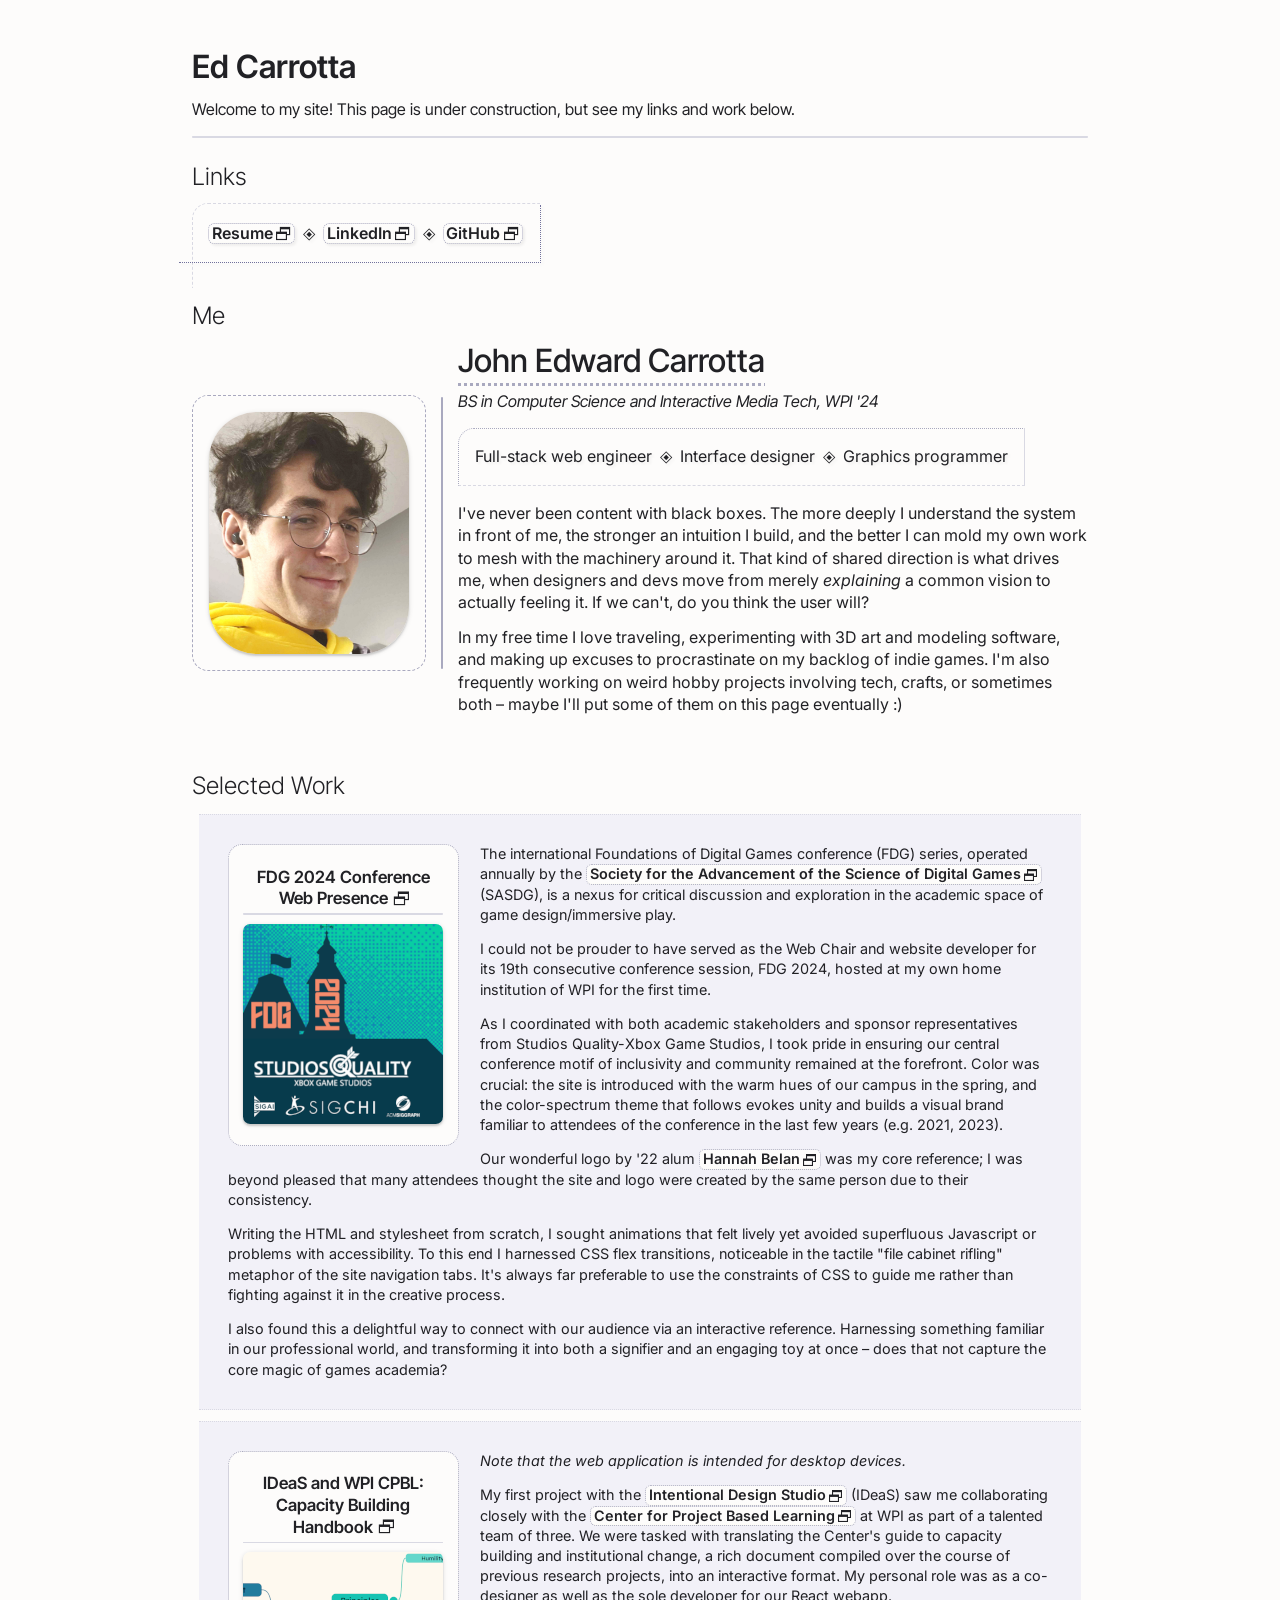
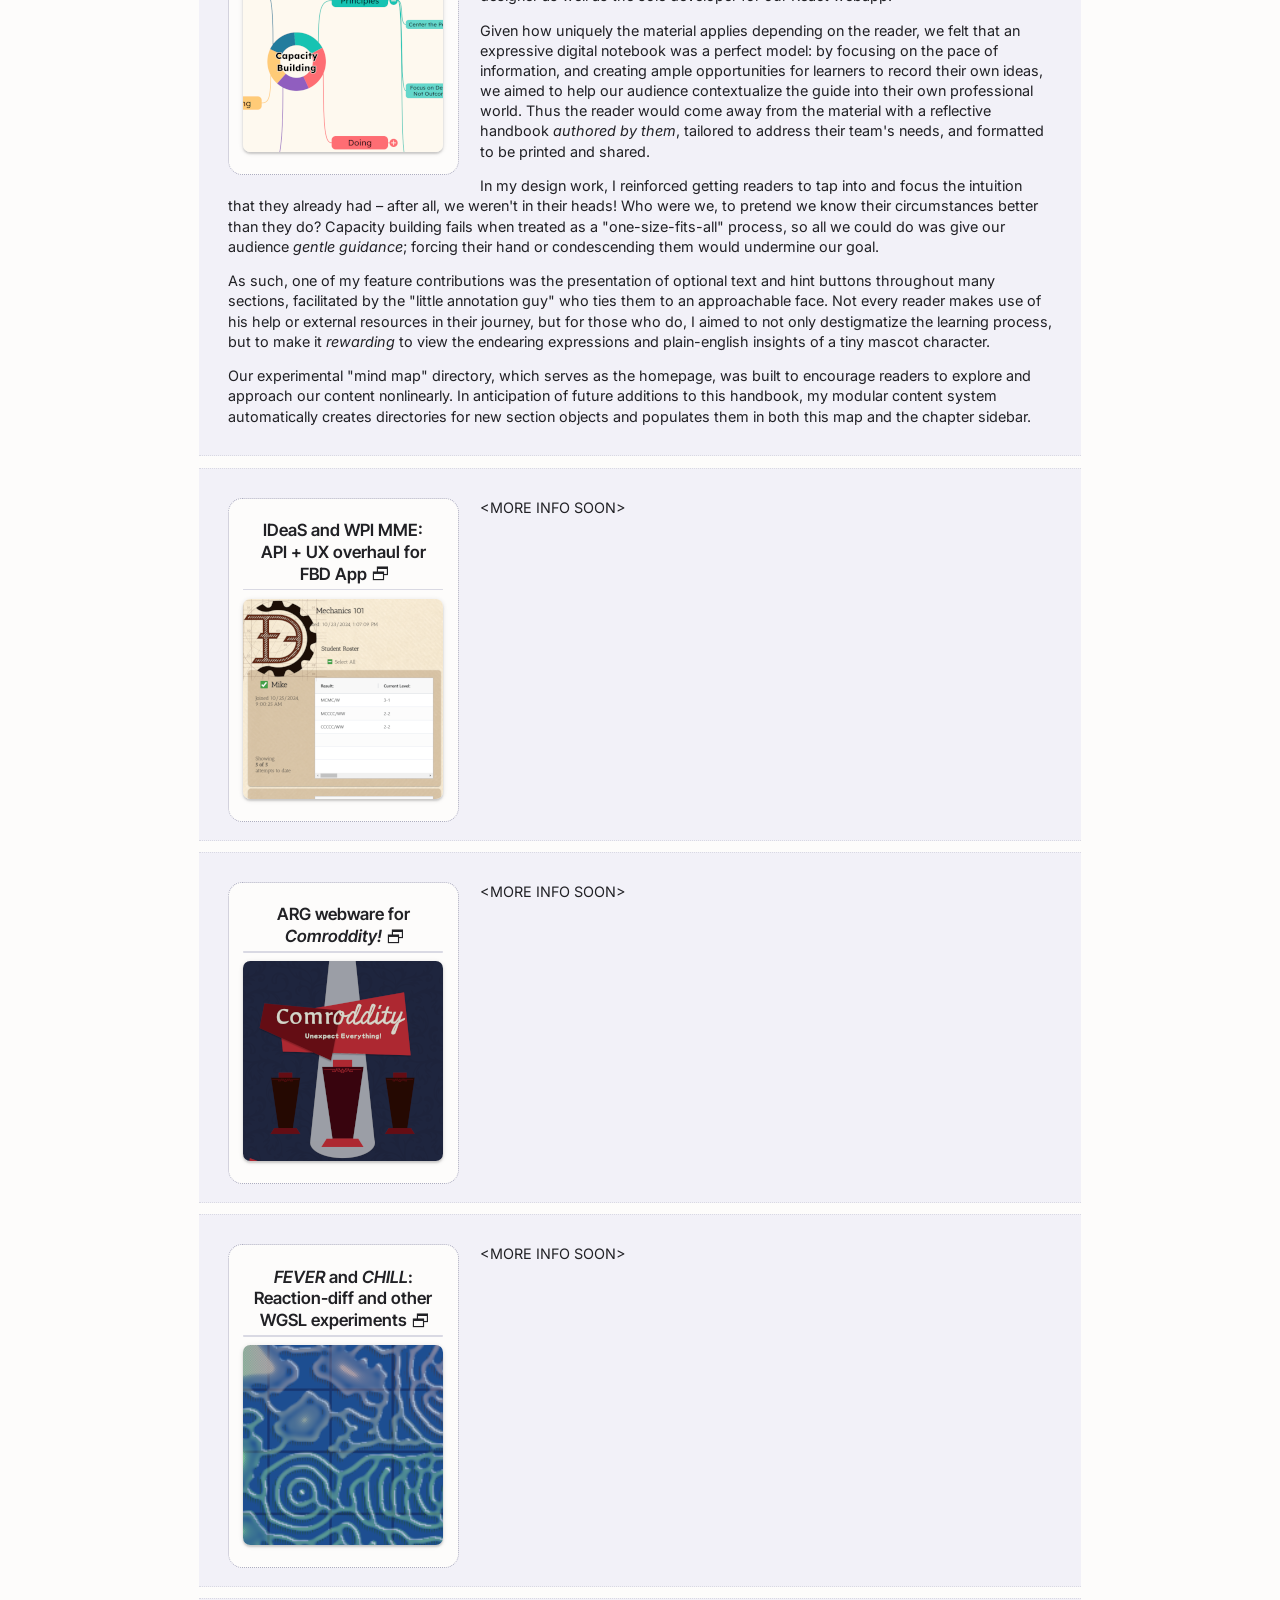
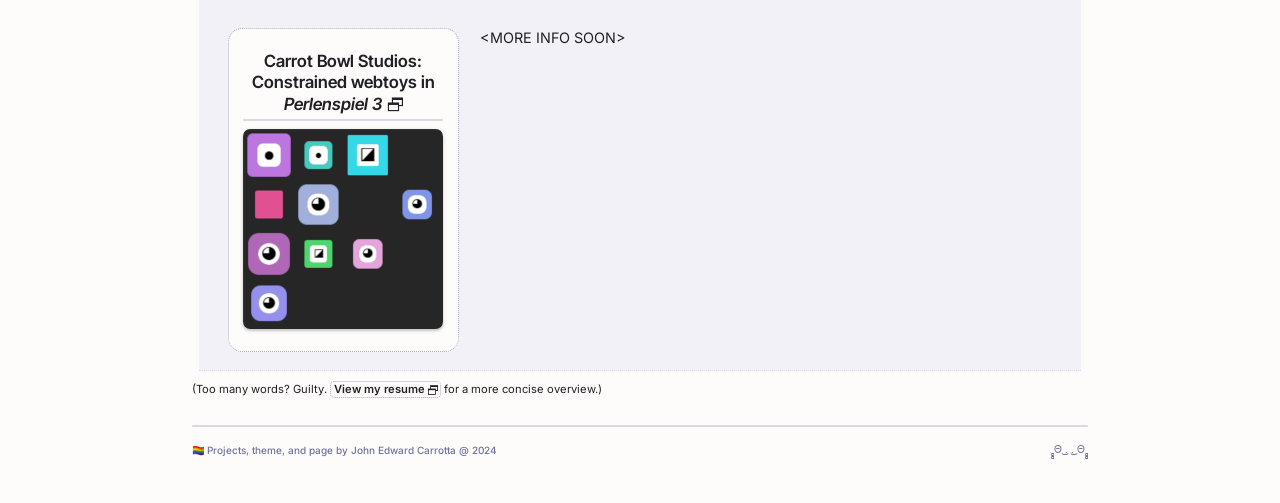
==== index.html @ 79104058 "Update index.html" ====
<!doctype html>
<html class="no-js" lang="">

<head>
  <meta charset="utf-8">
  <meta name="viewport" content="width=device-width, initial-scale=1">
  <title>Ed Carrotta</title>

  <link rel="stylesheet" href="css/style.css">
  <link rel="stylesheet" href="css/pointbeingV1.css">

  <meta name="description" content="">

  <meta property="og:title" content="">
  <meta property="og:type" content="">
  <meta property="og:url" content="">
  <meta property="og:image" content="">
  <meta property="og:image:alt" content="">

  <link rel="icon" href="/favicon.ico" sizes="any">
  <!-- <link rel="icon" href="/icon.svg" type="image/svg+xml"> -->
  <link rel="apple-touch-icon" href="icon.png">

  <!-- <link rel="manifest" href="site.webmanifest"> -->
  <meta name="theme-color" content="#fafafa">
</head>

<body>
  <div class="pb-head">
    <h1>Ed Carrotta</h1>
    Welcome to my site! This page is under construction, but see my links and work below.
    <hr>
  </div>

  <div class="pb-content">
    <h2>Links</h2>
    <ul class="notes-inline framed">
      <li>
        <a href="RESUME.pdf" target="_blank" rel="noreferrer">Resume</a>
      </li>
      <li>
        <a href="https://www.linkedin.com/in/pointbeing/" target="_blank" rel="noreferrer">LinkedIn</a>
      </li>
      <li>
        <a href="https://github.com/datapointbeing" target="_blank" rel="noreferrer">GitHub</a>
      </li>
    </ul>

    <h2>Me</h2>
    <div class="about-block">
      <div class="border-wrap dashed-border">
        <img class="portrait" src="img/jec.jpg" alt="Ed Carrotta" width="200px">
      </div>
      <div class="partition view-only desktop"></div>
      <div>
        <p>
          <strong>John Edward Carrotta</strong>
          <span>BS in Computer Science and Interactive Media Tech, WPI '24</span>
        </p>
        <ul class="notes-inline soft-border">
          <li>
            <span>Full-stack web engineer</span>
          </li>
          <li>
            <span>Interface designer</span>
          </li>
          <li>
            <span>Graphics programmer</span>
          </li>
        </ul>
        <p>
          I've never been content with black boxes. The more deeply I understand the system in front of me, the stronger an intuition
          I build, and the better I can mold my own work to mesh with the machinery around it. That kind of shared direction
          is what drives me, when designers and devs move from merely <i>explaining</i> a common vision to actually
          feeling it.
          If we can't, do you think the user will?
        </p>
        <p>
          In my free time I love traveling, experimenting with 3D art and modeling software, and making up excuses to procrastinate
          on my backlog of indie games. I'm also frequently working on weird hobby projects involving tech, crafts, or sometimes
          both – maybe I'll put some of them on this page eventually :)
        </p>
      </div>
    </div>

    <h2>Selected Work</h2>

    <div id="fdg24" class="project-block">
      <a href="https://fdg2024.org/" target="_blank" rel="noreferrer">
        <h3>FDG 2024 Conference Web Presence</h3>
        <hr>
        <img src="img/thumb/fdg24.png" alt="Foundations of Digital Games 2024">
      </a>

      <p>
        The international Foundations of Digital Games conference (FDG) series, operated annually by the
        <a class="width-kept" href="https://sasdg.org/" target="_blank" rel="noreferrer"><span>Society for the Advancement of the Science of Digital Games</span></a>
        (SASDG), is a nexus for critical discussion and exploration in the academic space of game design/immersive play.
      </p>
      <p>
        I could not be prouder to have served as the Web Chair and website developer for its 19th consecutive conference
        session, FDG 2024, hosted at my own home institution of WPI for the first time.
      </p>
      <p>
        As I coordinated with both academic stakeholders and sponsor representatives from Studios
        Quality-Xbox Game Studios, I took pride in ensuring our central conference motif of inclusivity
        and community remained at the forefront. Color was crucial: the site is introduced with the warm hues
        of our campus in the spring, and the color-spectrum theme that follows evokes unity
        and builds a visual brand familiar to attendees of the conference in the last few years (e.g. 2021, 2023).
      </p>
      <p>
        Our wonderful logo by '22 alum <a href="https://shiiba.co/" target="_blank" rel="noreferrer"><span>Hannah Belan</span></a>
        was my core reference; I was beyond pleased that many attendees thought the site and logo were created by the
        same person due to their consistency.
      </p>
      <p>
        Writing the HTML and stylesheet from scratch, I sought animations that felt lively
        yet avoided superfluous Javascript or problems with accessibility.
        To this end I harnessed CSS flex transitions, noticeable in the tactile "file cabinet rifling"
        metaphor of the site navigation tabs. It's always far preferable to use the constraints of CSS to guide me
        rather than fighting against it in the creative process.
      </p>
      <p>
        I also found this a delightful way to connect with our audience via an interactive reference. Harnessing something
        familiar in our professional world, and transforming it into both a signifier and an engaging toy at once – does that not
        capture the core magic of games academia?
      </p>
    </div>

    <div id="cpblguide" class="project-block">
      <a href="https://cpblguide.wpi.edu/" target="_blank" rel="noreferrer">
        <h3>IDeaS and WPI CPBL: Capacity Building Handbook</h3>
        <hr>
        <img src="img/thumb/cpbl.png" alt="Capacity Building Handbook">
      </a>

      <div>
        <p>
          <i>Note that the web application is intended for desktop devices.</i>
        </p>
        <p>
          My first project with the <a class="width-kept" href="https://ids.wpi.edu/" target="_blank" rel="noreferrer"><span>Intentional Design Studio</span></a>
          (IDeaS) saw me collaborating closely with the <a class="width-kept" href="https://wp.wpi.edu/projectbasedlearning/" target="_blank" rel="noreferrer"><span>Center for Project Based Learning</span></a>
          at WPI as part of a talented team of three. We were tasked with translating the Center's guide to capacity
          building and institutional change, a rich document compiled over the course of previous research projects, into an
          interactive format. My personal role was as a co-designer as well as the sole developer for our React webapp.
        </p>
        <p>
          Given how uniquely the material applies depending on the reader, we felt
          that an expressive digital notebook was a perfect model: by focusing on the pace of information, and creating
          ample opportunities for learners to record their own ideas, we aimed to help our audience contextualize
          the guide into their own professional world. Thus the reader would come away from the material with a reflective
          handbook <i>authored by them</i>, tailored to address their team's needs, and formatted to be printed
          and shared.
        </p>
        <p>
          In my design work, I reinforced getting readers to tap into and focus the intuition
          that they already had – after all, we weren't in their heads! Who were we, to pretend we know their circumstances
          better than they do? Capacity building fails when treated as a "one-size-fits-all" process, so all we could
          do was give our audience <i>gentle guidance</i>; forcing their hand or condescending them would undermine our goal.
        </p>
        <p>
          As such, one of my feature contributions was the presentation of optional text and hint buttons
          throughout many sections, facilitated by the "little annotation guy" who ties them to an approachable face.
          Not every reader makes use of his help or external resources in their journey, but for those who do, I aimed to not only
          destigmatize the learning process, but to make it <i>rewarding</i> to view the endearing expressions
          and plain-english insights of a tiny mascot character.
        </p>
        <p>
          Our experimental "mind map" directory, which serves as the homepage, was built to encourage
          readers to explore and approach our content nonlinearly.
          In anticipation of future additions to this handbook, my modular content system automatically
          creates directories for new section objects and populates them in both this map and the chapter sidebar.
        </p>
      </div>
    </div>

    <div id="fbdapp" class="project-block">
      <a href="https://fbdapp.wpi.edu/" target="_blank" rel="noreferrer">
        <h3>IDeaS and WPI MME: API + UX overhaul for FBD App</h3>
        <hr>
        <img src="img/thumb/fbd.png" alt="FBD App">
      </a>

      <div>
        <p>&ltMORE INFO SOON&gt</p>
      </div>
    </div>

    <div id="comroddity" class="project-block">
      <a href="https://comroddity.wpi.edu/" target="_blank" rel="noreferrer">
        <h3>ARG webware for <i>Comroddity!</i></h3>
        <hr>
        <img src="img/thumb/comroddity.png" alt="Comroddity: Unexpect Everything!">
      </a>

      <div>
        <p>&ltMORE INFO SOON&gt</p>
      </div>
    </div>

    <div id="feverchill" class="project-block">
      <a href="/JEC-IMGD4099-FINAL/" target="_blank" rel="noreferrer">
        <h3><i>FEVER</i> and <i>CHILL</i>: Reaction-diff and other WGSL experiments</h3>
        <hr>
        <img src="img/thumb/rxndiff.png" alt="CHILL Reaction Diffusion">
      </a>

      <div>
        <p>&ltMORE INFO SOON&gt</p>
      </div>
    </div>

    <div id="carrotbowl" class="project-block">
      <a href="/Carrot-Bowl-Studios/" target="_blank" rel="noreferrer">
        <h3>Carrot Bowl Studios: Constrained webtoys in <i>Perlenspiel 3</i></h3>
        <hr>
        <img src="img/thumb/ps3.png" alt="Carrot Bowl Studios -- Perlenspiel Samples">
      </a>

      <div>
        <p>&ltMORE INFO SOON&gt</p>
      </div>
    </div>

    <p style="font-size: 0.7em">
      <span style="display: inline-block">(Too many words? Guilty.</span>
      <span style="display: inline-block">
        <a href="RESUME.pdf" target="_blank" rel="noreferrer">View my resume</a> for a more concise overview.)
      </span>
    </p>

  </div>

  <div class="pb-foot">
    <hr>
    <div>
      <span style="flex: 4"><span class="sym">🏳️‍🌈</span> Projects, theme, and page by John Edward Carrotta @ 2024</span>
      <span style="flex: 1" class="kero"><span class="dimple"></span><span>Θ &#x035C;. .&#x035C; Θ</span><span class="dimple"></span></span>
    </div>
  </div>

  <script src="js/app.js"></script>

</body>

</html>
---- css/style.css ----
/*! HTML5 Boilerplate v9.0.1 | MIT License | https://html5boilerplate.com/ */

/* main.css 3.0.0 | MIT License | https://github.com/h5bp/main.css#readme */
/*
 * What follows is the result of much research on cross-browser styling.
 * Credit left inline and big thanks to Nicolas Gallagher, Jonathan Neal,
 * Kroc Camen, and the H5BP dev community and team.
 */

/* ==========================================================================
   Base styles: opinionated defaults
   ========================================================================== */

html {
  color: #222;
  font-size: 1em;
  line-height: 1.4;
}

/*
 * Remove text-shadow in selection highlight:
 * https://twitter.com/miketaylr/status/12228805301
 *
 * Customize the background color to match your design.
 */

::-moz-selection {
  background: #b3d4fc;
  text-shadow: none;
}

::selection {
  background: #b3d4fc;
  text-shadow: none;
}

/*
 * A better looking default horizontal rule
 */

hr {
  display: block;
  height: 1px;
  border: 0;
  border-top: 1px solid #ccc;
  margin: 1em 0;
  padding: 0;
}

/*
 * Remove the gap between audio, canvas, iframes,
 * images, videos and the bottom of their containers:
 * https://github.com/h5bp/html5-boilerplate/issues/440
 */

audio,
canvas,
iframe,
img,
svg,
video {
  vertical-align: middle;
}

/*
 * Remove default fieldset styles.
 */

fieldset {
  border: 0;
  margin: 0;
  padding: 0;
}

/*
 * Allow only vertical resizing of textareas.
 */

textarea {
  resize: vertical;
}

/* ==========================================================================
   Author's custom styles
   ========================================================================== */

/* ==========================================================================
   Helper classes
   ========================================================================== */

/*
 * Hide visually and from screen readers
 */

.hidden,
[hidden] {
  display: none !important;
}

/*
 * Hide only visually, but have it available for screen readers:
 * https://snook.ca/archives/html_and_css/hiding-content-for-accessibility
 *
 * 1. For long content, line feeds are not interpreted as spaces and small width
 *    causes content to wrap 1 word per line:
 *    https://medium.com/@jessebeach/beware-smushed-off-screen-accessible-text-5952a4c2cbfe
 */

.visually-hidden {
  border: 0;
  clip: rect(0, 0, 0, 0);
  height: 1px;
  margin: -1px;
  overflow: hidden;
  padding: 0;
  position: absolute;
  white-space: nowrap;
  width: 1px;
  /* 1 */
}

/*
 * Extends the .visually-hidden class to allow the element
 * to be focusable when navigated to via the keyboard:
 * https://www.drupal.org/node/897638
 */

.visually-hidden.focusable:active,
.visually-hidden.focusable:focus {
  clip: auto;
  height: auto;
  margin: 0;
  overflow: visible;
  position: static;
  white-space: inherit;
  width: auto;
}

/*
 * Hide visually and from screen readers, but maintain layout
 */

.invisible {
  visibility: hidden;
}

/*
 * Clearfix: contain floats
 *
 * The use of `table` rather than `block` is only necessary if using
 * `::before` to contain the top-margins of child elements.
 */

.clearfix::before,
.clearfix::after {
  content: "";
  display: table;
}

.clearfix::after {
  clear: both;
}

/* ==========================================================================
   EXAMPLE Media Queries for Responsive Design.
   These examples override the primary ('mobile first') styles.
   Modify as content requires.
   ========================================================================== */

@media only screen and (min-width: 35em) {
  /* Style adjustments for viewports that meet the condition */
}

@media print,
  (-webkit-min-device-pixel-ratio: 1.25),
  (min-resolution: 1.25dppx),
  (min-resolution: 120dpi) {
  /* Style adjustments for high resolution devices */
}

/* ==========================================================================
   Print styles.
   Inlined to avoid the additional HTTP request:
   https://www.phpied.com/delay-loading-your-print-css/
   ========================================================================== */

@media print {
  *,
  *::before,
  *::after {
    background: #fff !important;
    color: #000 !important;
    /* Black prints faster */
    box-shadow: none !important;
    text-shadow: none !important;
  }

  a,
  a:visited {
    text-decoration: underline;
  }

  a[href]::after {
    content: " (" attr(href) ")";
  }

  abbr[title]::after {
    content: " (" attr(title) ")";
  }

  /*
   * Don't show links that are fragment identifiers,
   * or use the `javascript:` pseudo protocol
   */
  a[href^="#"]::after,
  a[href^="javascript:"]::after {
    content: "";
  }

  pre {
    white-space: pre-wrap !important;
  }

  pre,
  blockquote {
    border: 1px solid #999;
    page-break-inside: avoid;
  }

  tr,
  img {
    page-break-inside: avoid;
  }

  p,
  h2,
  h3 {
    orphans: 3;
    widows: 3;
  }

  h2,
  h3 {
    page-break-after: avoid;
  }
}
---- css/pointbeingV1.css ----
@import url('https://fonts.googleapis.com/css2?family=Inter+Tight:ital,wght@0,100..900;1,100..900&family=Inter:ital,opsz,wght@0,14..32,100..900;1,14..32,100..900&display=swap');

@font-face {
  font-family: Symbola;
  src: url(../fonts/Symbola.ttf);
}

@font-face {
  font-family: FreeSans;
  src: url(../fonts/FreeFont/FreeSans.ttf);
}

@font-face {
  font-family: FreeSans;
  src: url(../fonts/FreeFont/FreeSansBold.ttf);
  font-weight: bold;
}

/*
@font-face {
  font-family: FreeMono;
  src: url(../fonts/FreeFont/FreeMono.ttf);
}
*/

:root {
  --page-whalmost: #FDFCFB;
  --reg-blalmost: #212125;
  --accent-denine: #d9d9e3;
  --accent-aynine: #a9a9bf;
  --accent-winkle: #71719C;
  --accent-noncommittal-winkle: #F2F1F8;

  --tiny-shadow: 0 2px 2px -4px rgba(0.3, 0, 0.8, 0.2), 0 2px 2px 0 rgba(0.3, 0, 0.8, 0.14), 0 1px 5px 0 rgba(0.3, 0, 0.8, 0.12);
  --droppy-shadow: drop-shadow(2px 2px 1px rgba(0.3, 0, 0.8, 0.05));
}

body {
  font-family: Inter, sans-serif;

  color: var(--reg-blalmost);
  background-color: var(--page-whalmost);

  padding: 5vh 15vw;
  margin: 0;

  min-height: 100vh;

  display: flex;
  flex-direction: column;

  box-sizing: border-box;
}

.pb-head {
  font-family: Inter Tight, sans-serif;
}

body > .pb-content {
  flex: 1;
}

body > .pb-foot > div {
  display: flex;

  font-size: x-small;
  font-weight: 500;
  color: var(--accent-winkle);

  flex-direction: row;
  justify-content: space-between;

  text-wrap: balance;
}


a {
  color: inherit;
  text-decoration-line: none;
  border-radius: 0.4em;
  font-weight: 600;
  border: 1.25pt dotted var(--accent-aynine);

  background-image: linear-gradient(var(--page-whalmost) 50%, lightgoldenrodyellow);
  background-size: 100% 200%;
  background-position: 0 -1.25pt;

  transition: background-position 0.15s ease-out;

  display: inline-block;
  box-sizing: border-box;

  margin: -1.25pt 0;

  padding: 0 2pt;

  line-height: calc(1em + 2.5pt);
}

a[target="_blank"]:after {
  content: "\1F5D7";
  position: relative;

  left: 1pt;
  bottom: 0.5pt;

  line-height: 1em;
  font-size: larger;

  font-weight: normal;
  font-family: Symbola, sans-serif;
}

a:hover {
  background-position: 0 calc(100% + 1.25pt);
}


img {
  border-radius: 0.5em;
  box-shadow: var(--tiny-shadow);
}

.winkle {
  color: var(--accent-winkle);
}

.sym {
  font-family: FreeSans, sans-serif;
}

.uc-sym {
  font-family: Symbola, sans-serif;
}

.border-wrap {
  width: fit-content;
  height: fit-content;
}

.dashed-border {
  border-radius: 1em;
  padding: 1em;
  border: 1.25pt dashed var(--accent-aynine);
}

.soft-border {
  padding: 1em;

  border-radius: 1em 0 0 0;
  border-width: 1.25pt;
  border-color: var(--accent-aynine) var(--accent-denine) var(--accent-denine) var(--accent-aynine);
  border-style: dotted solid dashed dotted;
}

img.portrait {
  border-radius: 3em;
}

.kero {
  display: flex;
  justify-content: end;
  align-items: start;

  font-family: FreeSans, sans-serif;

  white-space: pre;
}

.kero > * {
  height: 1em;
  display: inline-block;
}

.kero > .dimple {
  transform: translateX(0.12em);
  display: flex;
  flex-direction: column;
}

.kero > .dimple:before {
  content: " \033B";
}

.kero > .dimple:after {
  content: " \033B";
  margin-top: -1.05em;
}

h1 {
  font-family: Inter Tight, sans-serif;
  margin: 0 0 0.25em 0;
  font-weight: 600;
}

h2, h3 {
  font-family: Inter Tight, sans-serif;
  text-wrap: pretty;
}

h2 {
  margin: 1.75em 0 0.25em 0;
  font-weight: 300;
}

h3 {
  font-weight: 600;
}

h2:first-child {
  margin: 0.25em 0;
}

ul.notes-inline {
  list-style: none;
  pointer-events: none;

  width: fit-content;
  position: relative;
}

ul.notes-inline.framed {
  padding: 0.75em;
  margin: 1em 0.25em 2em 0.25em;
}

ul.notes-inline.framed:before {
  content: "";
  padding: 0.75em 0.5em 1.5em 0;

  border-style: dashed;
  border-radius: 1em 0 0 0;
  border-color: var(--accent-denine);
  border-width: 1.25pt 0 0 1.25pt;

  width: 100%;
  height: 100%;
  position: absolute;
  top: -0.4em;
  left: -0.25em;
}

ul.notes-inline.framed:after {
  content: "";
  padding: 0.25em 1.4em 0.4em 0;

  border-style: dotted;
  border-color: var(--accent-winkle);
  border-width: 0 1.25pt 1.25pt 0;

  width: 100%;
  height: 100%;
  position: absolute;
  bottom: -0.4em;
  right: -0.4em;

  filter: var(--droppy-shadow);
}

ul.notes-inline > li {
  display: inline;
  filter: var(--droppy-shadow);
}

ul.notes-inline > li > * {
  display: inline-block;
  pointer-events: auto;
}

ul.notes-inline > li:not(:last-child):after {
  content: " ◈ ";
  pointer-events: none;

  font-family: Symbola, sans-serif;
  white-space: pre;
  font-kerning: none;
}

.partition {
  flex: 0 0 2em;
  align-self: stretch;
  display: flex;

  justify-content: center;
  align-items: center;
}

.partition:after {
  content: "";
  background-color: var(--accent-aynine);

  width: 1pt;
  height: 70%;
  border-radius: 1pt;
}

.about-block {
  display: flex;
  align-items: center;
}

.about-block p {
  margin-top: 0.75em;
  margin-bottom: 0.75em;
}

.about-block p:first-child {
  font-family: Inter Tight, sans-serif;
  margin-top: 0;
  text-wrap: balance;
}

.about-block p:first-child > strong {
  display: block;
  font-size: xx-large;

  font-weight: 500;
  text-decoration: underline dotted var(--accent-aynine);
  text-underline-offset: 8.5pt;
}

.about-block p:first-child > *:not(strong){
  display: block;
  font-style: italic;
  margin-top: 5pt;
}

.project-block {
  font-size: 0.9em;
  background-color: var(--accent-noncommittal-winkle);

  border-width: 1.25pt;
  border-color: var(--accent-denine);
  border-style: dotted none;

  padding: 1em 2em;
  margin: 0.8em 0.5em 0 0.5em;

  display: flow-root;
  min-height: fit-content;
}

.project-block > a:first-child {
  text-align: center;

  padding: 1.5em 1em;
  margin: 1em 1.5em 0.25em 0;
  line-height: 1.5em;

  border-radius: 1em;
  max-width: 200px;

  height: fit-content;
  display: block;
  box-sizing: content-box;

  float: left;
}

.project-block > a[target="_blank"]:first-child > h3:after {
  content: "\1F5D7";
  position: relative;

  left: 2pt;
  bottom: 1pt;

  line-height: 1em;
  font-size: larger;

  font-weight: normal;
  font-family: Symbola, sans-serif;
}

.project-block > a[target="_blank"]:first-child:after {
  content: none;
}

.project-block > p > a.width-kept {
  max-width: calc(100% - 200px - 4em);
}

.project-block h3 {
  margin: 0 0 0.2em 0;
}

.project-block hr {
  margin: 0.1em 0 0.6em 0;
}

.project-block img {
  max-width: 100%;
  height: auto;
}

hr {
  height: 0.6pt;
  border-radius: 1pt;

  color: var(--accent-denine);
  background-color: var(--accent-denine);
  border-color: var(--accent-denine);
}

@media screen and (max-width: 750px) {
  .project-block > p > a.width-kept {
    max-width: unset;
  }

  .project-block > a:first-child {
    float: none;
    margin: 0 auto;

    max-width: 200px;
  }

  body {
    padding: 5vw;
  }

  ul.notes-inline, ul.notes-inline.framed {
    margin-left: auto;
    margin-right: auto;

    text-align: center;
  }

  ul.notes-inline > li:not(:last-child):after {
    content: "\A◈\A";
  }

  .view-only.desktop {
    display: none;
  }

  .about-block {
    align-items: center;
    flex-direction: column;
  }

  .about-block p {
    margin-left: 1.5em;
    margin-right: 1.5em;
  }

  .about-block p:first-child {
    margin: 0.5em 0 0 0;
    text-align: center;
  }
}

@media screen and (min-width: 750px) {
  .view-only.mobile {
    display: none;
  }
}
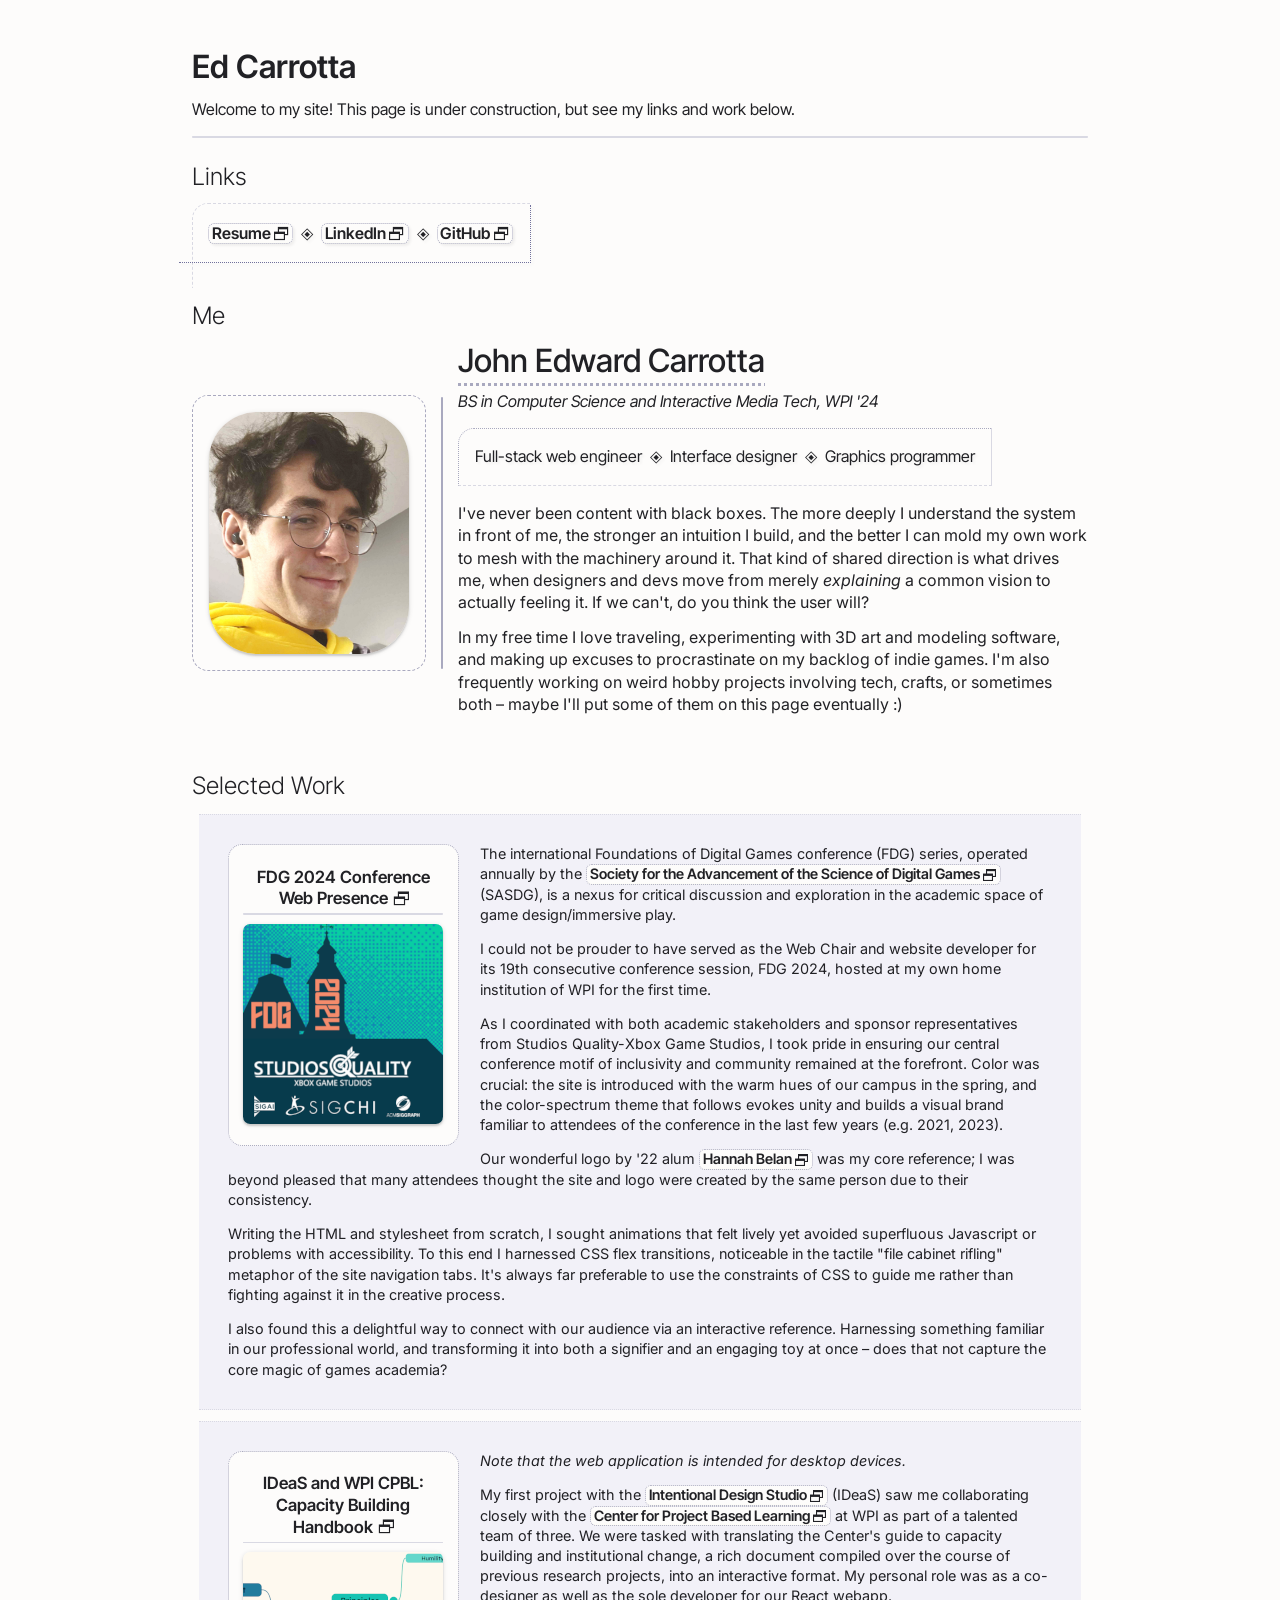
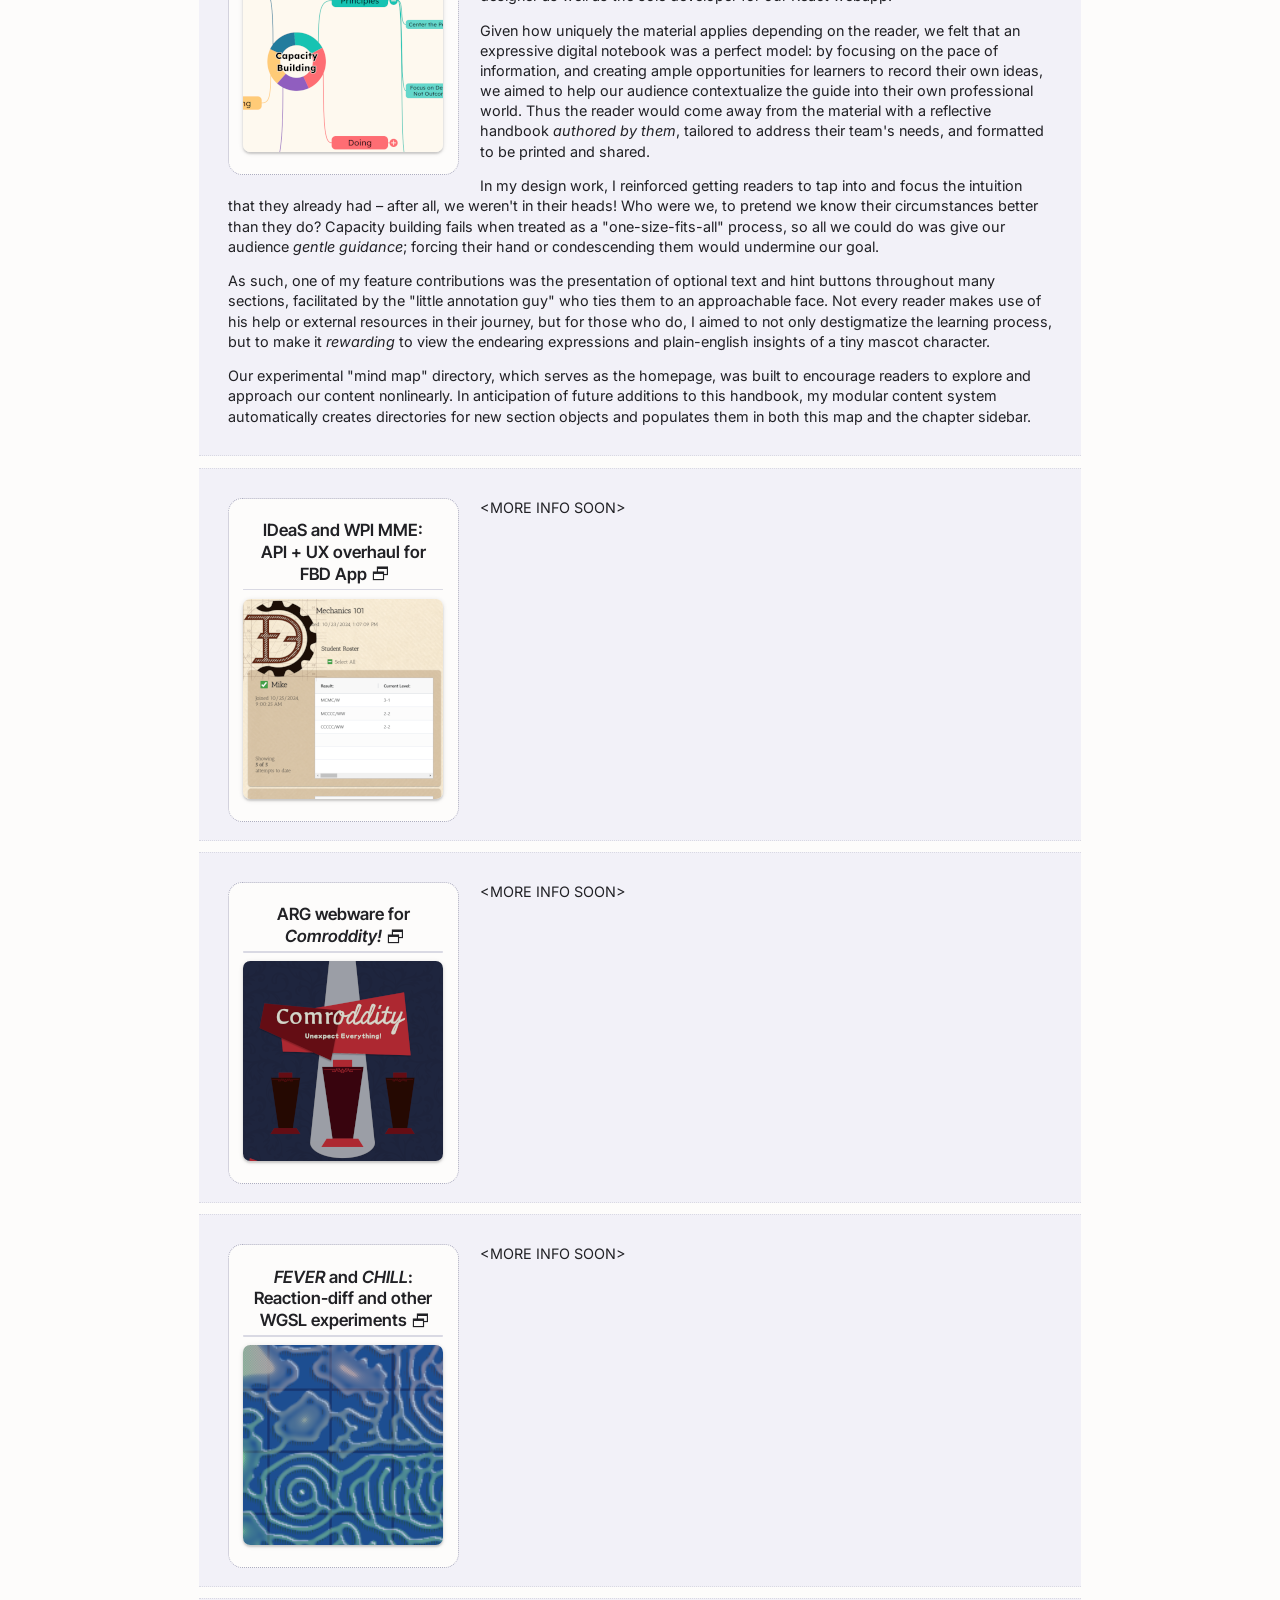
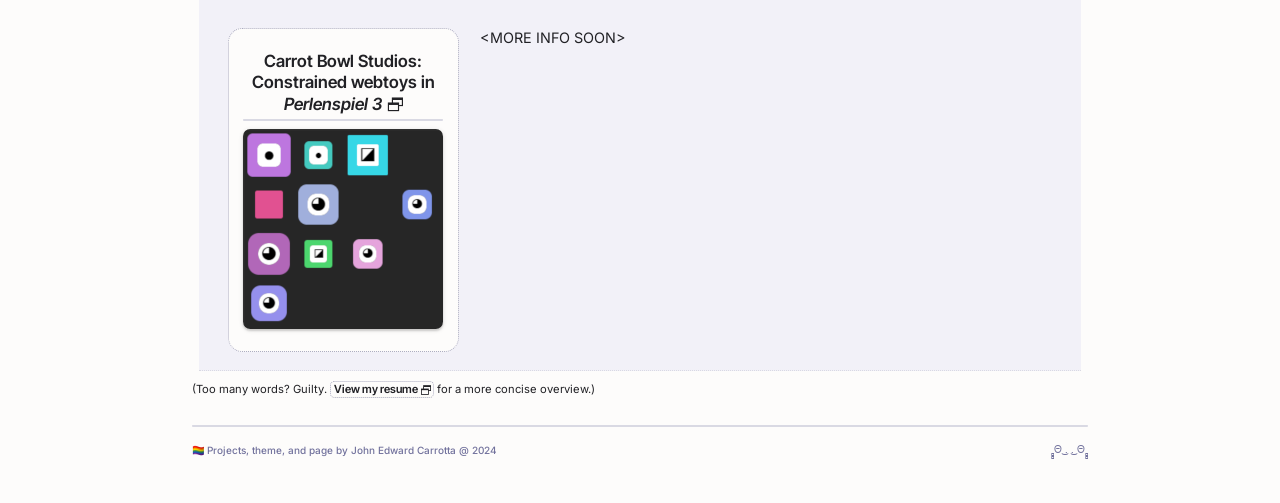
==== commit 78aed78a: "font tightening" ====
--- a/index.html
+++ b/index.html
@@ -57,7 +57,7 @@
           <strong>John Edward Carrotta</strong>
           <span>BS in Computer Science and Interactive Media Tech, WPI '24</span>
         </p>
-        <ul class="notes-inline soft-border">
+        <ul class="notes-inline soft-border tightened">
           <li>
             <span>Full-stack web engineer</span>
           </li>
--- a/css/pointbeingV1.css
+++ b/css/pointbeingV1.css
@@ -77,6 +77,8 @@
 a {
   color: inherit;
   text-decoration-line: none;
+  font-family: Inter Tight, sans-serif;
+
   border-radius: 0.4em;
   font-weight: 600;
   border: 1.25pt dotted var(--accent-aynine);
@@ -123,6 +125,10 @@
 
 .winkle {
   color: var(--accent-winkle);
+}
+
+.tightened {
+  font-family: Inter Tight, sans-serif;
 }
 
 .sym {
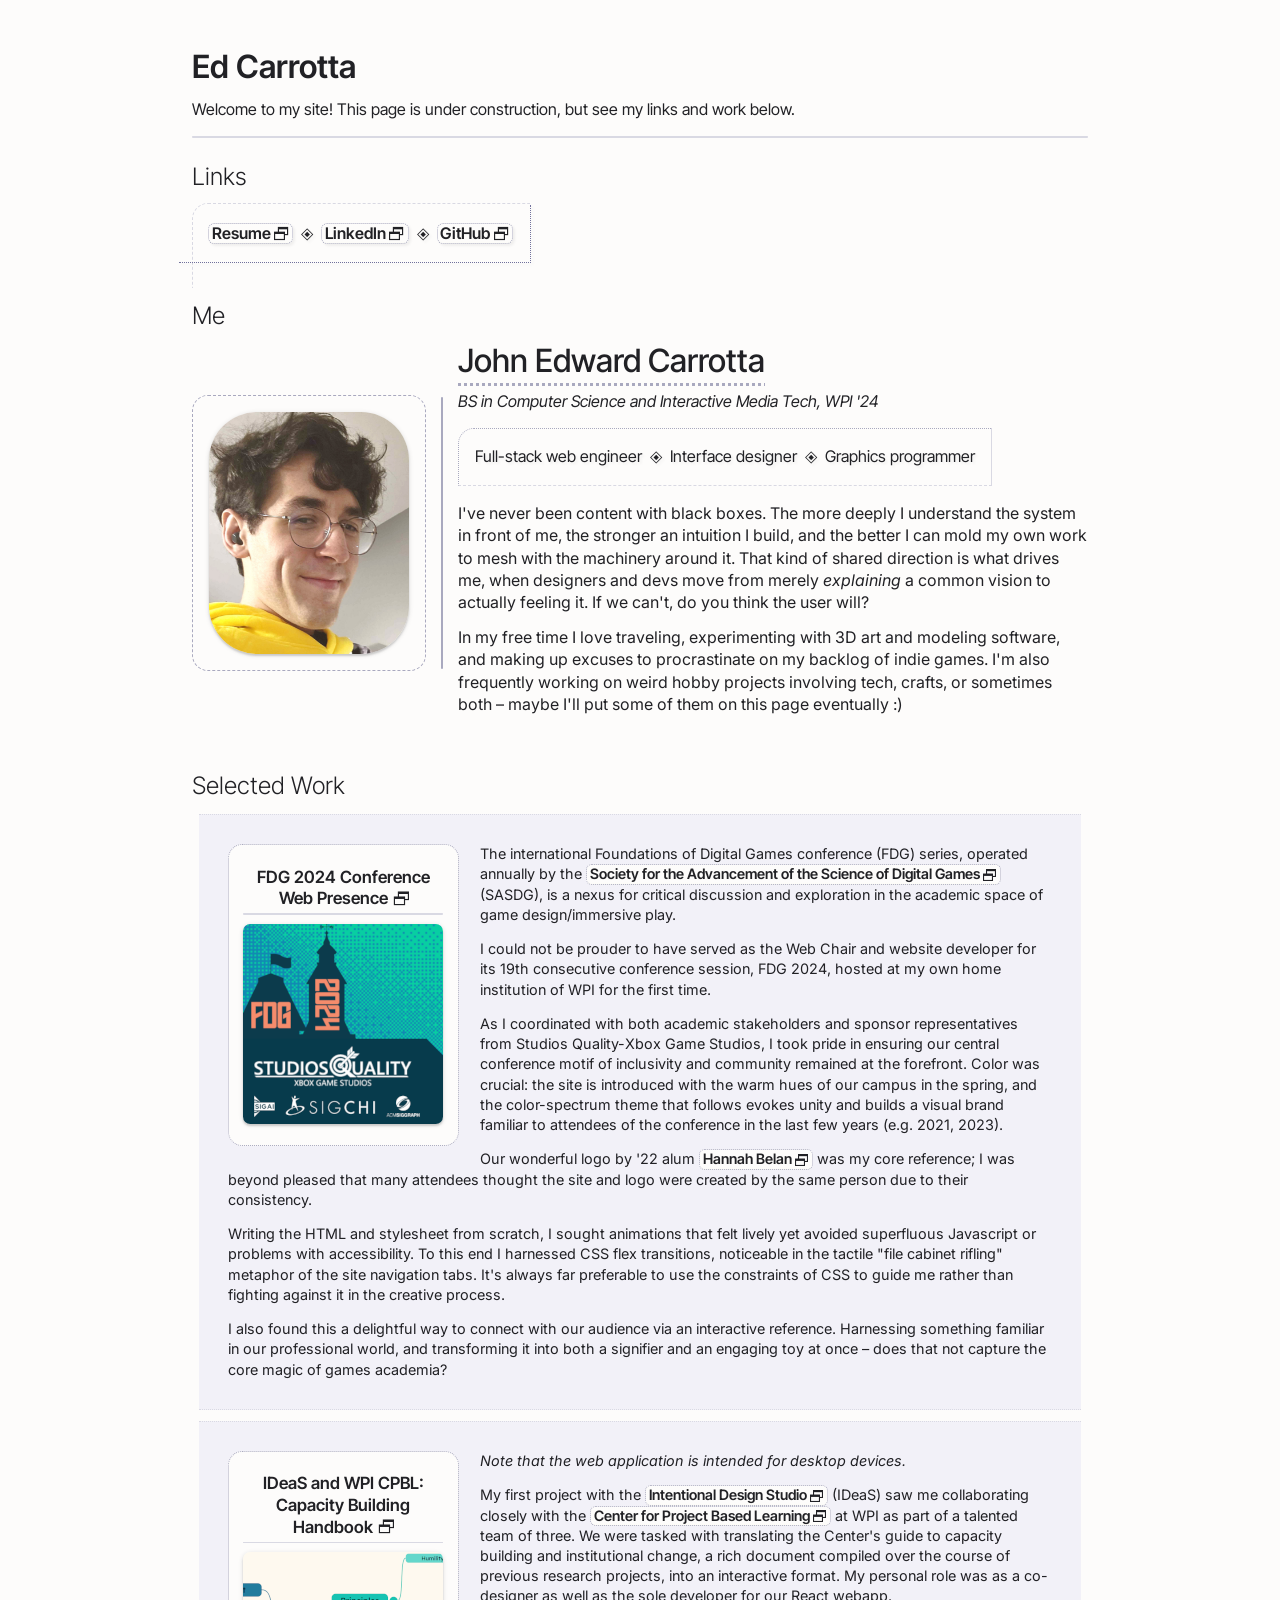
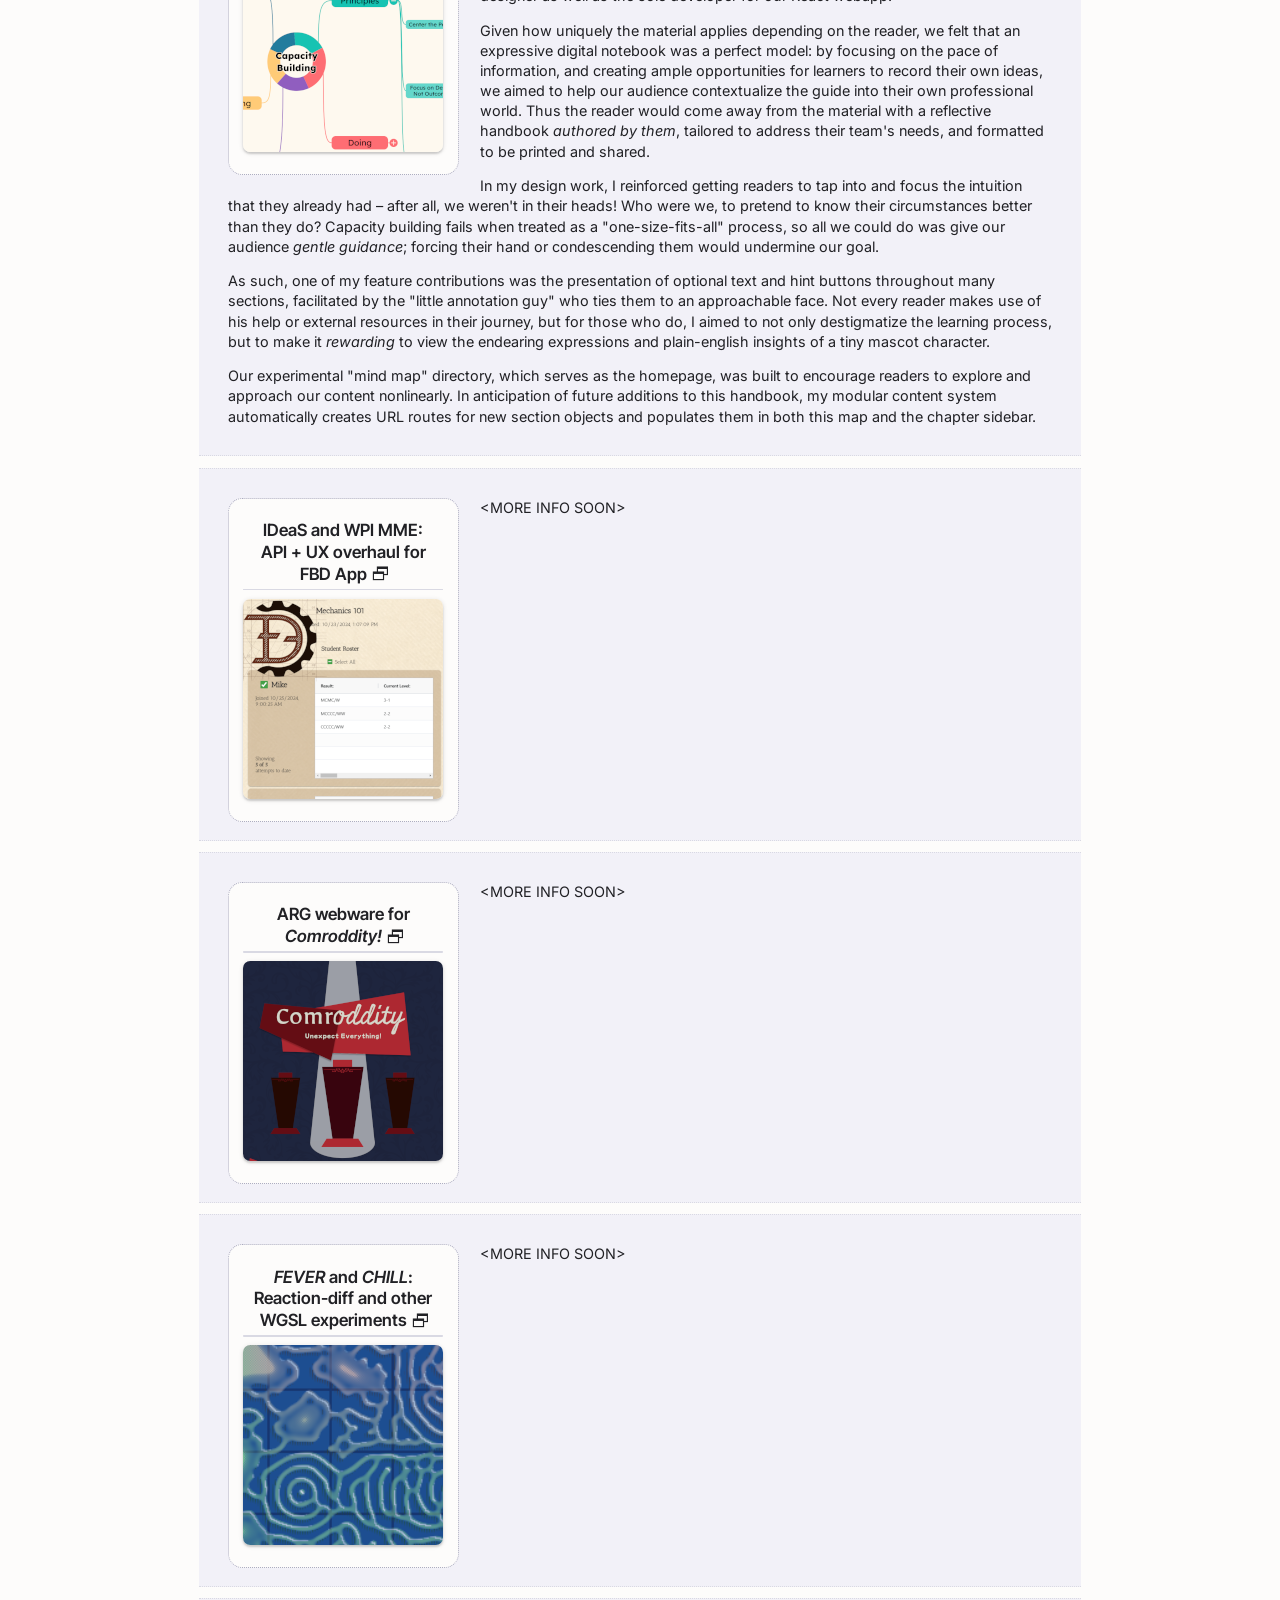
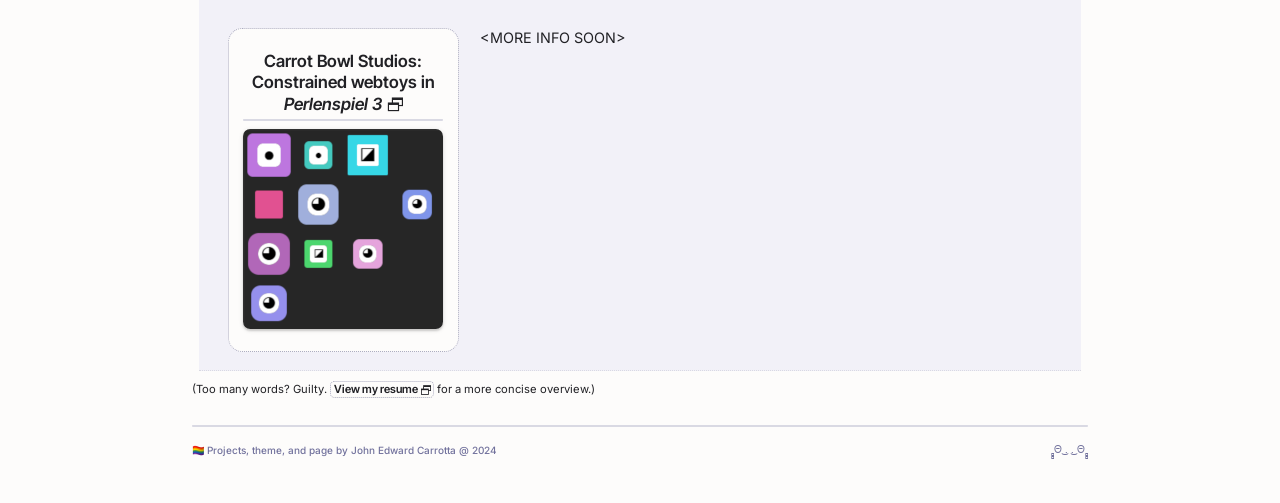
==== commit 947d8957: "improved wrapping" ====
--- a/index.html
+++ b/index.html
@@ -134,45 +134,43 @@
         <img src="img/thumb/cpbl.png" alt="Capacity Building Handbook">
       </a>
 
-      <div>
-        <p>
-          <i>Note that the web application is intended for desktop devices.</i>
-        </p>
-        <p>
-          My first project with the <a class="width-kept" href="https://ids.wpi.edu/" target="_blank" rel="noreferrer"><span>Intentional Design Studio</span></a>
-          (IDeaS) saw me collaborating closely with the <a class="width-kept" href="https://wp.wpi.edu/projectbasedlearning/" target="_blank" rel="noreferrer"><span>Center for Project Based Learning</span></a>
-          at WPI as part of a talented team of three. We were tasked with translating the Center's guide to capacity
-          building and institutional change, a rich document compiled over the course of previous research projects, into an
-          interactive format. My personal role was as a co-designer as well as the sole developer for our React webapp.
-        </p>
-        <p>
-          Given how uniquely the material applies depending on the reader, we felt
-          that an expressive digital notebook was a perfect model: by focusing on the pace of information, and creating
-          ample opportunities for learners to record their own ideas, we aimed to help our audience contextualize
-          the guide into their own professional world. Thus the reader would come away from the material with a reflective
-          handbook <i>authored by them</i>, tailored to address their team's needs, and formatted to be printed
-          and shared.
-        </p>
-        <p>
-          In my design work, I reinforced getting readers to tap into and focus the intuition
-          that they already had – after all, we weren't in their heads! Who were we, to pretend we know their circumstances
-          better than they do? Capacity building fails when treated as a "one-size-fits-all" process, so all we could
-          do was give our audience <i>gentle guidance</i>; forcing their hand or condescending them would undermine our goal.
-        </p>
-        <p>
-          As such, one of my feature contributions was the presentation of optional text and hint buttons
-          throughout many sections, facilitated by the "little annotation guy" who ties them to an approachable face.
-          Not every reader makes use of his help or external resources in their journey, but for those who do, I aimed to not only
-          destigmatize the learning process, but to make it <i>rewarding</i> to view the endearing expressions
-          and plain-english insights of a tiny mascot character.
-        </p>
-        <p>
-          Our experimental "mind map" directory, which serves as the homepage, was built to encourage
-          readers to explore and approach our content nonlinearly.
-          In anticipation of future additions to this handbook, my modular content system automatically
-          creates directories for new section objects and populates them in both this map and the chapter sidebar.
-        </p>
-      </div>
+      <p>
+        <i>Note that the web application is intended for desktop devices.</i>
+      </p>
+      <p>
+        My first project with the <a class="width-kept" href="https://ids.wpi.edu/" target="_blank" rel="noreferrer"><span>Intentional Design Studio</span></a>
+        (IDeaS) saw me collaborating closely with the <a class="width-kept" href="https://wp.wpi.edu/projectbasedlearning/" target="_blank" rel="noreferrer"><span>Center for Project Based Learning</span></a>
+        at WPI as part of a talented team of three. We were tasked with translating the Center's guide to capacity
+        building and institutional change, a rich document compiled over the course of previous research projects, into an
+        interactive format. My personal role was as a co-designer as well as the sole developer for our React webapp.
+      </p>
+      <p>
+        Given how uniquely the material applies depending on the reader, we felt
+        that an expressive digital notebook was a perfect model: by focusing on the pace of information, and creating
+        ample opportunities for learners to record their own ideas, we aimed to help our audience contextualize
+        the guide into their own professional world. Thus the reader would come away from the material with a reflective
+        handbook <i>authored by them</i>, tailored to address their team's needs, and formatted to be printed
+        and shared.
+      </p>
+      <p>
+        In my design work, I reinforced getting readers to tap into and focus the intuition
+        that they already had – after all, we weren't in their heads! Who were we, to pretend to know their circumstances
+        better than they do? Capacity building fails when treated as a "one-size-fits-all" process, so all we could
+        do was give our audience <i>gentle guidance</i>; forcing their hand or condescending them would undermine our goal.
+      </p>
+      <p>
+        As such, one of my feature contributions was the presentation of optional text and hint buttons
+        throughout many sections, facilitated by the "little annotation guy" who ties them to an approachable face.
+        Not every reader makes use of his help or external resources in their journey, but for those who do, I aimed to not only
+        destigmatize the learning process, but to make it <i>rewarding</i> to view the endearing expressions
+        and plain-english insights of a tiny mascot character.
+      </p>
+      <p>
+        Our experimental "mind map" directory, which serves as the homepage, was built to encourage
+        readers to explore and approach our content nonlinearly.
+        In anticipation of future additions to this handbook, my modular content system automatically
+        creates URL routes for new section objects and populates them in both this map and the chapter sidebar.
+      </p>
     </div>
 
     <div id="fbdapp" class="project-block">
@@ -182,9 +180,7 @@
         <img src="img/thumb/fbd.png" alt="FBD App">
       </a>
 
-      <div>
-        <p>&ltMORE INFO SOON&gt</p>
-      </div>
+      <p>&ltMORE INFO SOON&gt</p>
     </div>
 
     <div id="comroddity" class="project-block">
@@ -194,9 +190,7 @@
         <img src="img/thumb/comroddity.png" alt="Comroddity: Unexpect Everything!">
       </a>
 
-      <div>
-        <p>&ltMORE INFO SOON&gt</p>
-      </div>
+      <p>&ltMORE INFO SOON&gt</p>
     </div>
 
     <div id="feverchill" class="project-block">
@@ -206,9 +200,7 @@
         <img src="img/thumb/rxndiff.png" alt="CHILL Reaction Diffusion">
       </a>
 
-      <div>
-        <p>&ltMORE INFO SOON&gt</p>
-      </div>
+      <p>&ltMORE INFO SOON&gt</p>
     </div>
 
     <div id="carrotbowl" class="project-block">
@@ -218,9 +210,7 @@
         <img src="img/thumb/ps3.png" alt="Carrot Bowl Studios -- Perlenspiel Samples">
       </a>
 
-      <div>
-        <p>&ltMORE INFO SOON&gt</p>
-      </div>
+      <p>&ltMORE INFO SOON&gt</p>
     </div>
 
     <p style="font-size: 0.7em">
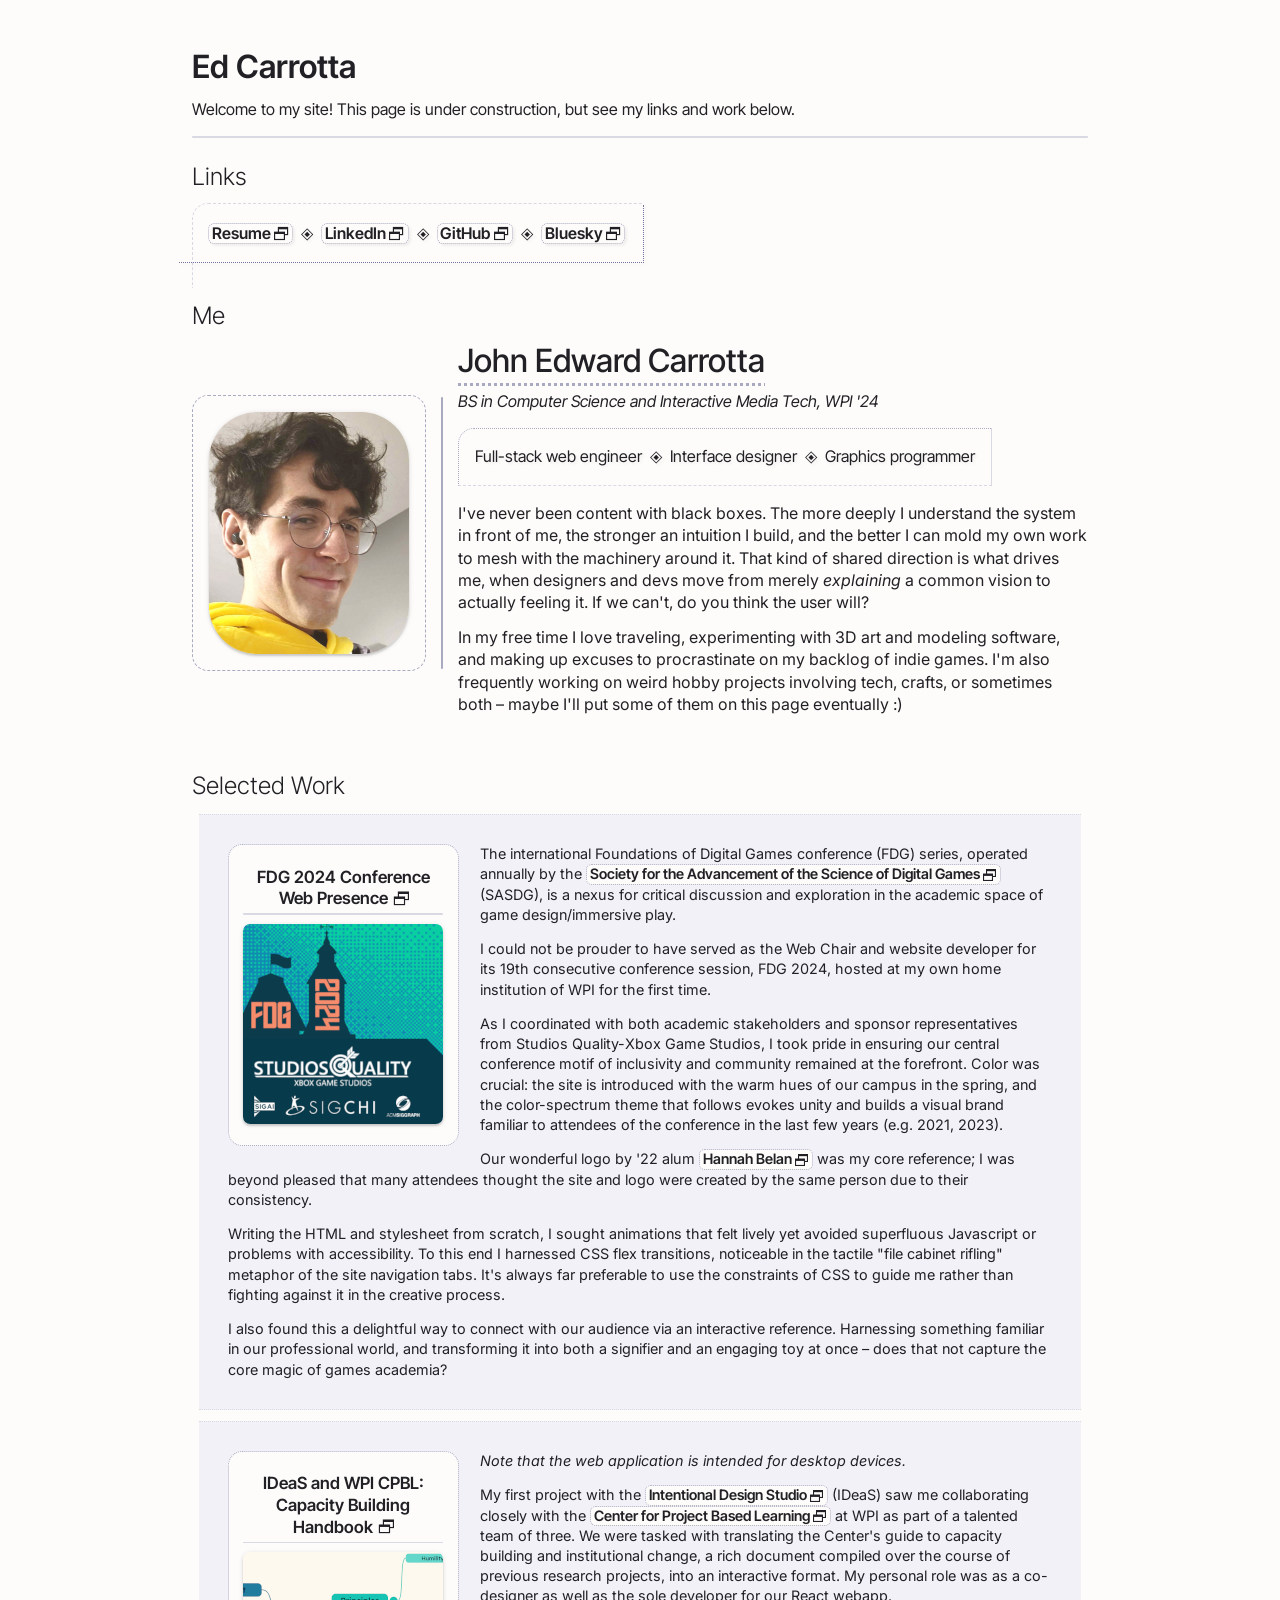
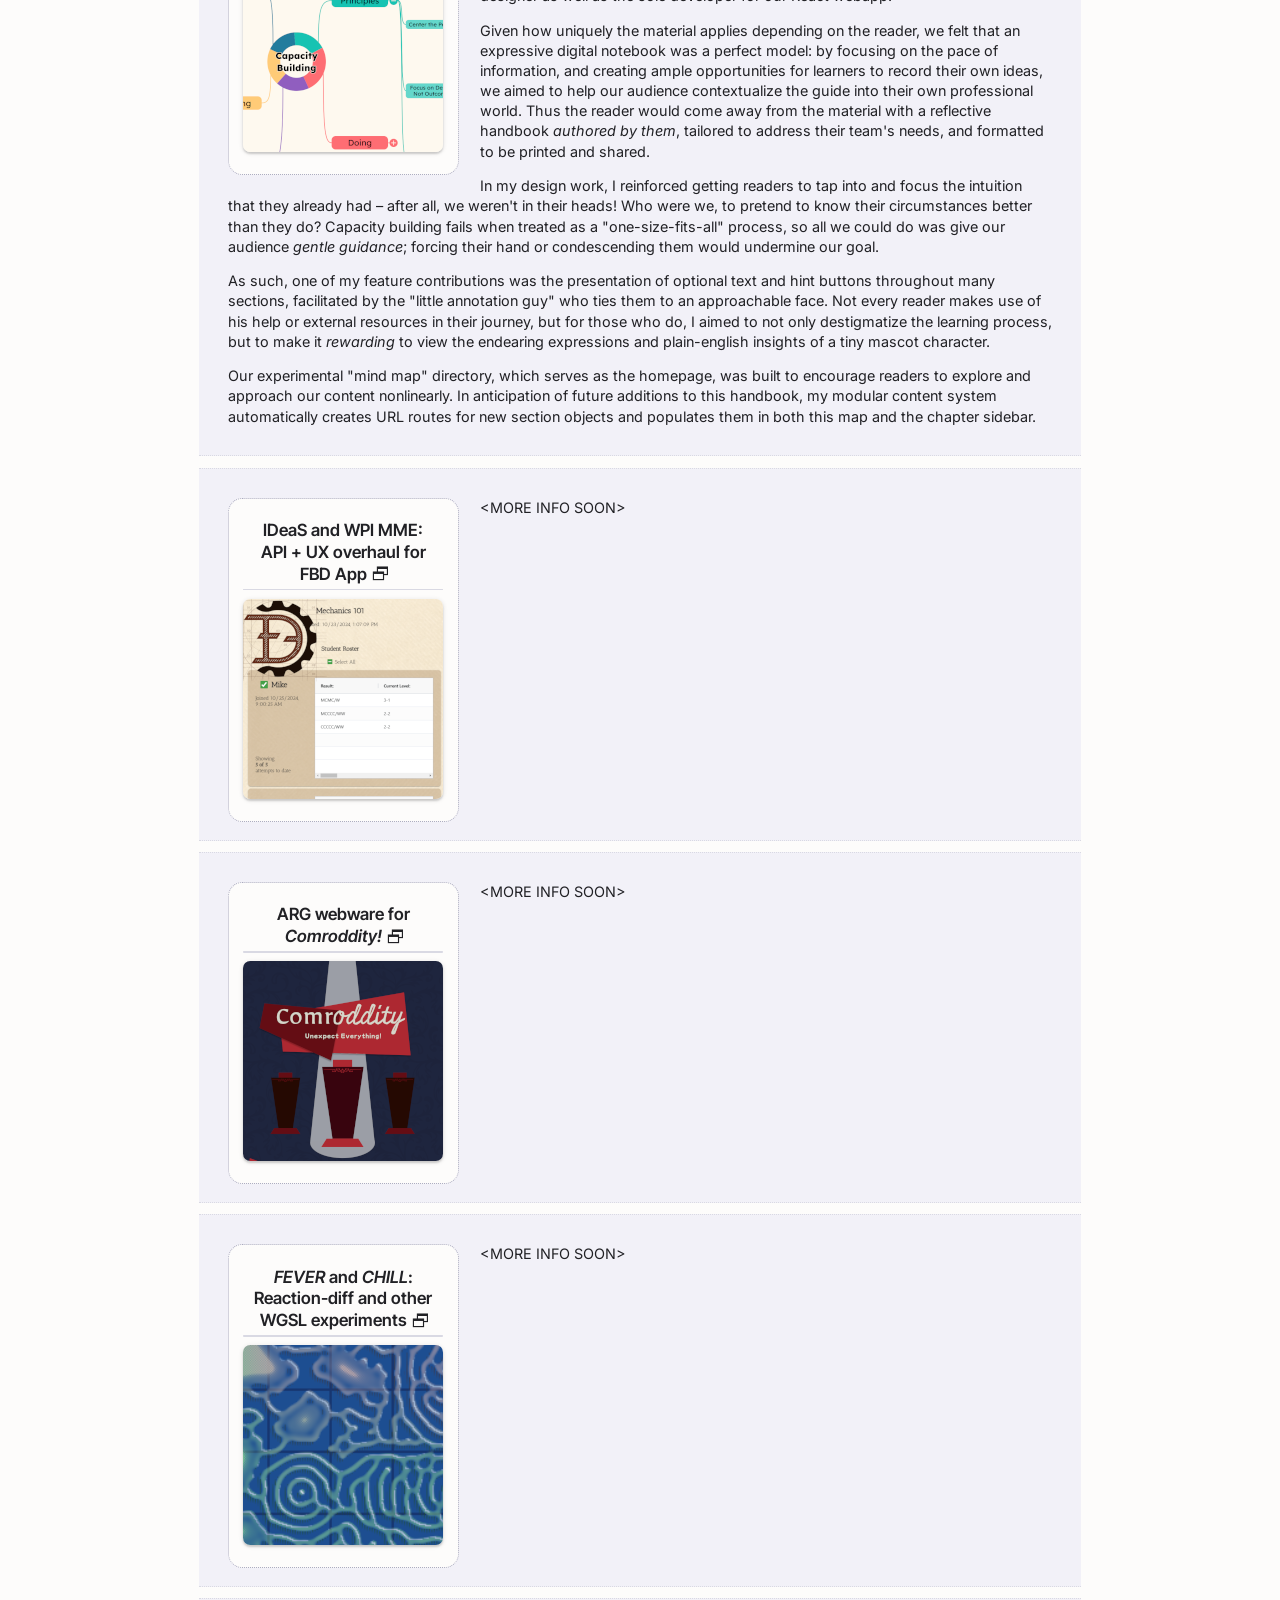
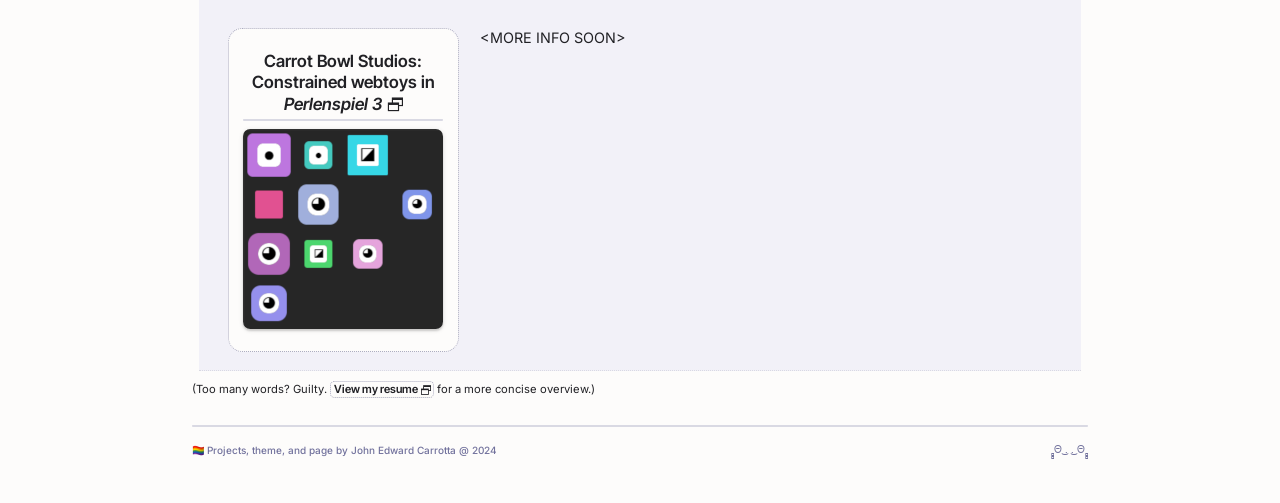
==== commit a012dbf2: "additional social link" ====
--- a/index.html
+++ b/index.html
@@ -43,6 +43,9 @@
       </li>
       <li>
         <a href="https://github.com/datapointbeing" target="_blank" rel="noreferrer">GitHub</a>
+      </li>
+      <li>
+        <a href="https://bsky.app/profile/pointbe.ing" target="_blank" rel="noreferrer">Bluesky</a>
       </li>
     </ul>
 
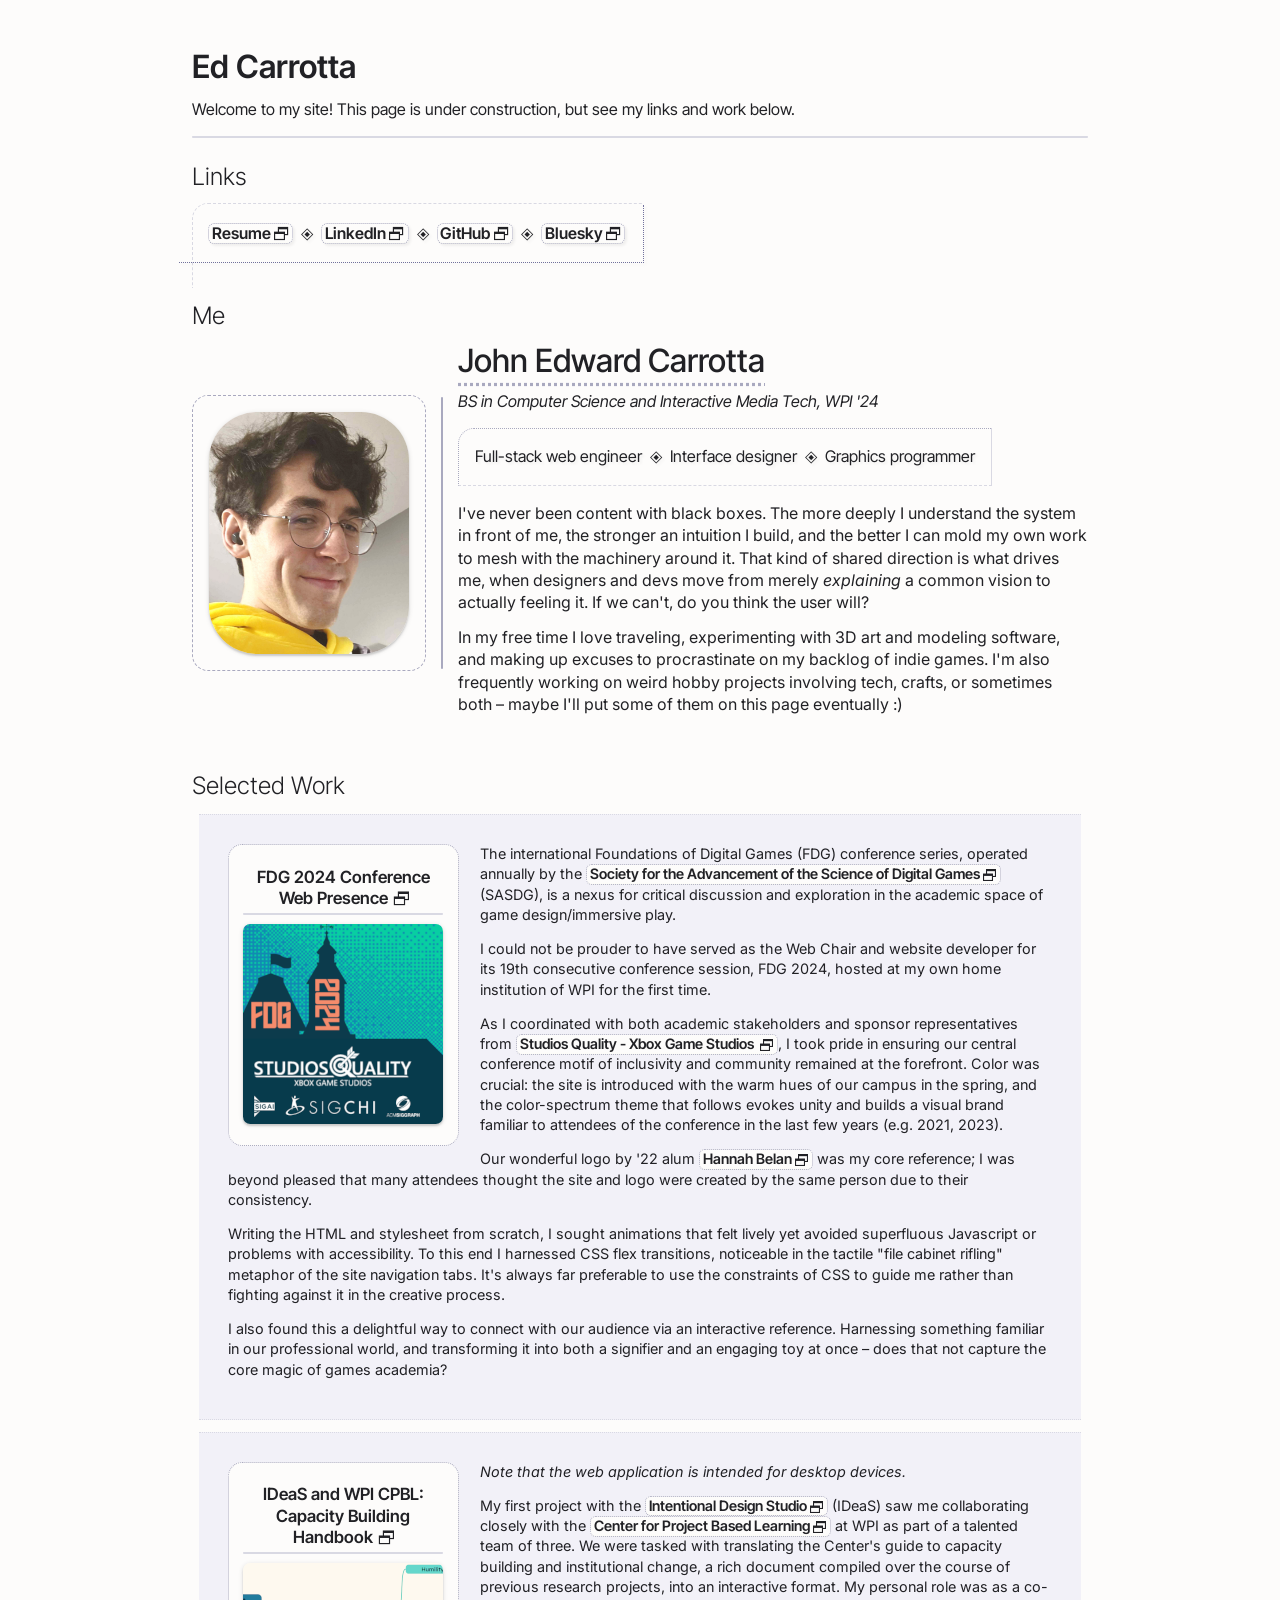
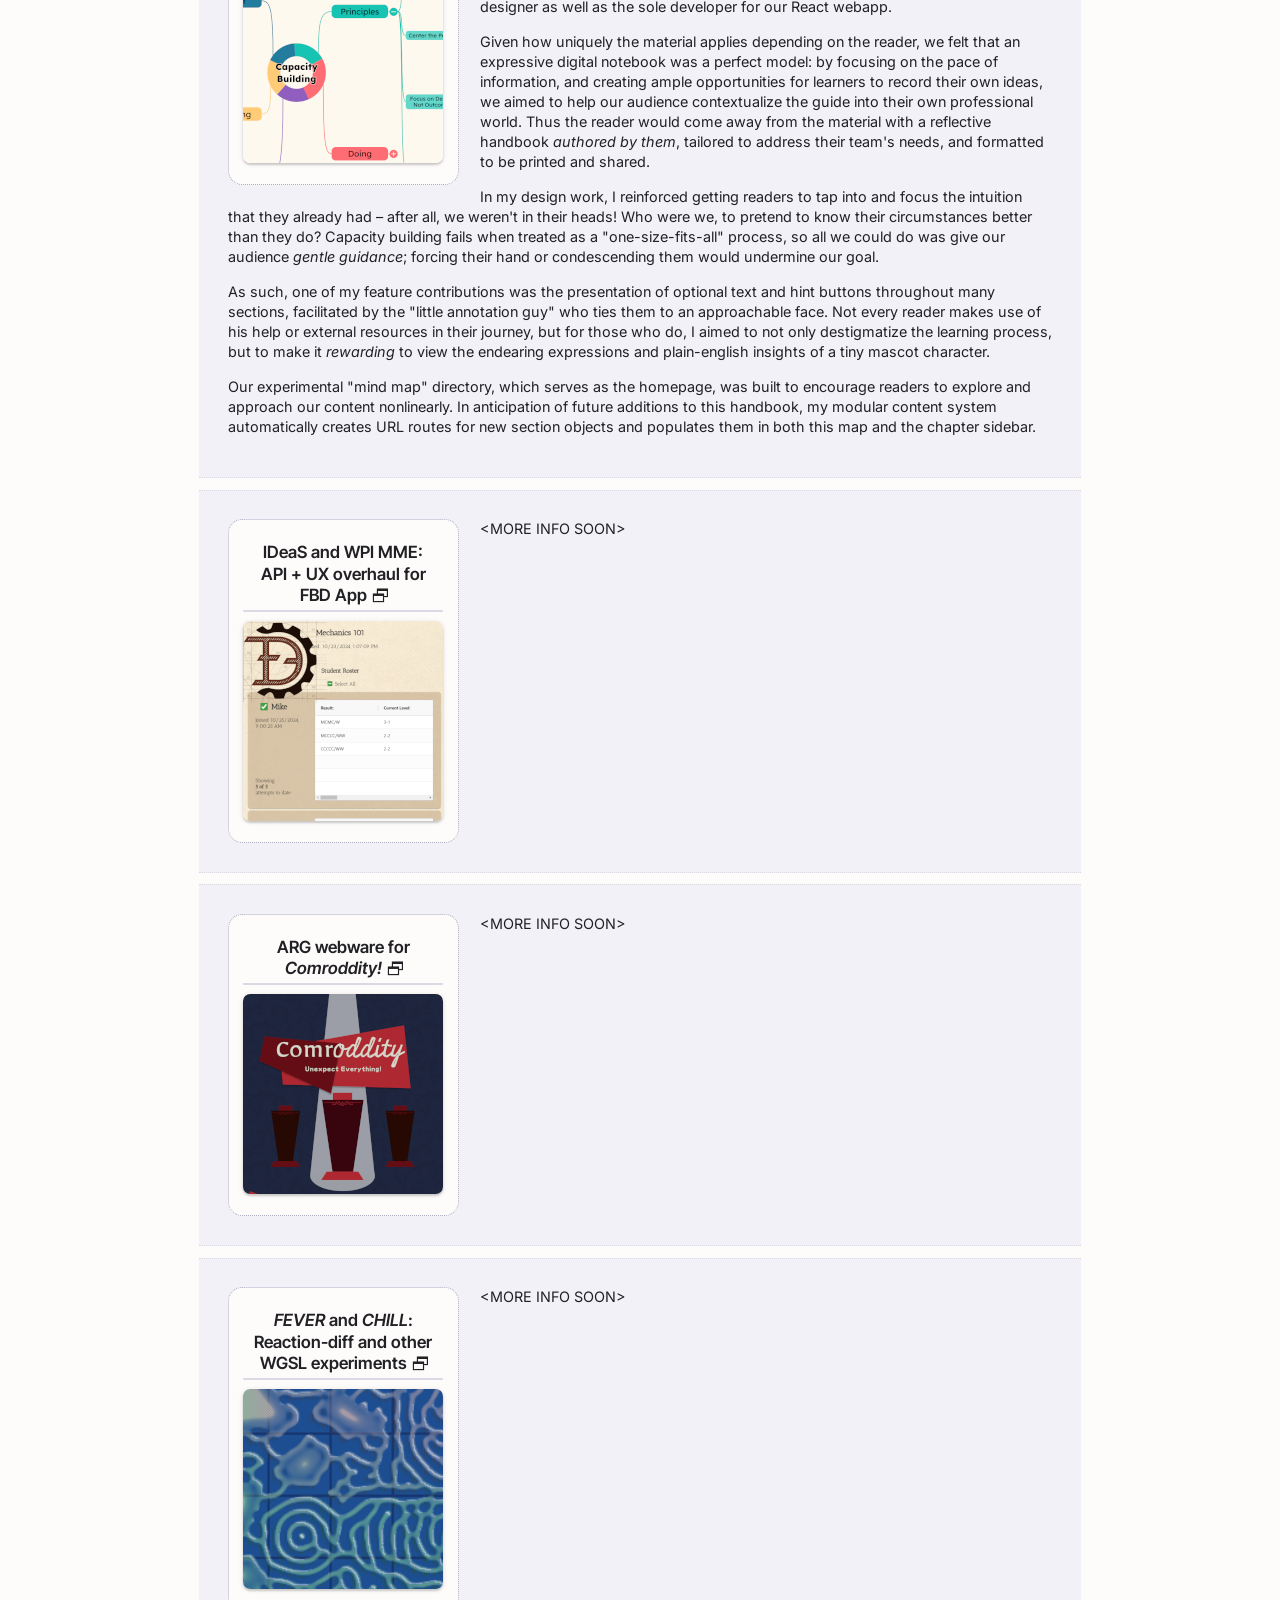
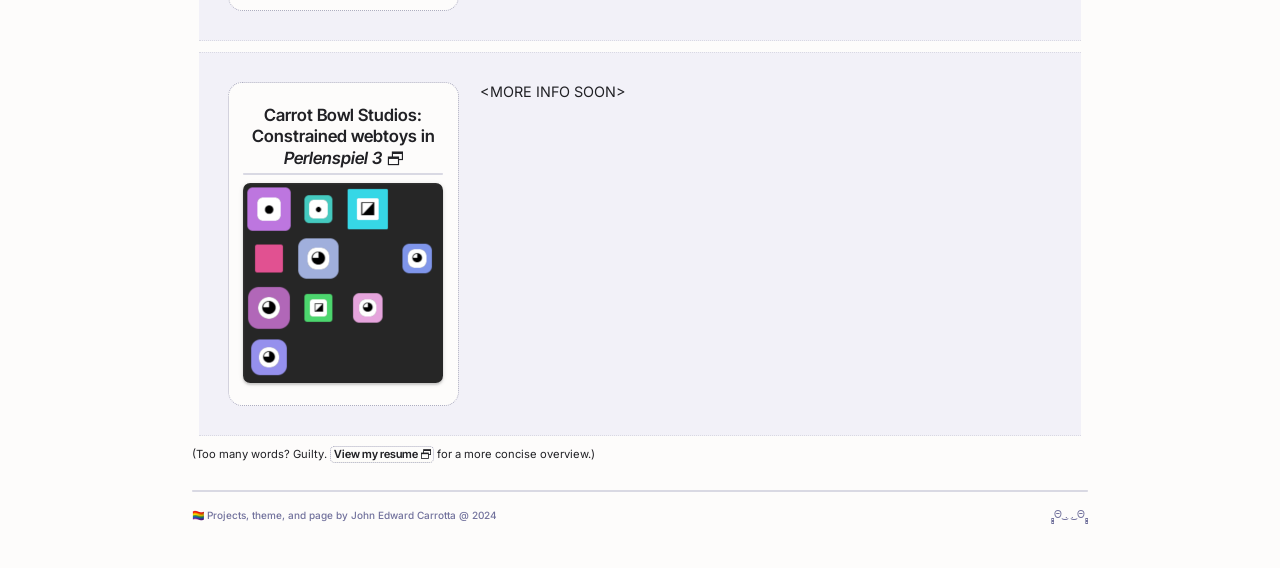
==== commit b1369f13: "WIP collapsible elements" ====
--- a/index.html
+++ b/index.html
@@ -8,6 +8,7 @@
 
   <link rel="stylesheet" href="css/style.css">
   <link rel="stylesheet" href="css/pointbeingV1.css">
+  <link rel="stylesheet" href="css/pb-collapsibleV0.css">
 
   <meta name="description" content="">
 
@@ -27,29 +28,29 @@
 
 <body>
   <div class="pb-head">
-    <h1>Ed Carrotta</h1>
-    Welcome to my site! This page is under construction, but see my links and work below.
+    <h1 id="title">Ed Carrotta</h1>
+      Welcome to my site! This page is under construction, but see my links and work below.
     <hr>
   </div>
 
   <div class="pb-content">
-    <h2>Links</h2>
+    <h2 id="links">Links</h2>
     <ul class="notes-inline framed">
       <li>
-        <a href="RESUME.pdf" target="_blank" rel="noreferrer">Resume</a>
-      </li>
-      <li>
-        <a href="https://www.linkedin.com/in/pointbeing/" target="_blank" rel="noreferrer">LinkedIn</a>
-      </li>
-      <li>
-        <a href="https://github.com/datapointbeing" target="_blank" rel="noreferrer">GitHub</a>
-      </li>
-      <li>
-        <a href="https://bsky.app/profile/pointbe.ing" target="_blank" rel="noreferrer">Bluesky</a>
+        <a href="RESUME.pdf" title="Resume" target="_blank" rel="noreferrer">Resume</a>
+      </li>
+      <li>
+        <a href="https://www.linkedin.com/in/pointbeing/" title="Ed on LinkedIn" target="_blank" rel="noreferrer">LinkedIn</a>
+      </li>
+      <li>
+        <a href="https://github.com/datapointbeing" title="Ed on GitHub" target="_blank" rel="noreferrer">GitHub</a>
+      </li>
+      <li>
+        <a href="https://bsky.app/profile/pointbe.ing" title="Ed on Bluesky" target="_blank" rel="noreferrer">Bluesky</a>
       </li>
     </ul>
 
-    <h2>Me</h2>
+    <h2 id="about">Me</h2>
     <div class="about-block">
       <div class="border-wrap dashed-border">
         <img class="portrait" src="img/jec.jpg" alt="Ed Carrotta" width="200px">
@@ -86,140 +87,171 @@
       </div>
     </div>
 
-    <h2>Selected Work</h2>
+    <h2 id="works">Selected Work</h2>
 
     <div id="fdg24" class="project-block">
-      <a href="https://fdg2024.org/" target="_blank" rel="noreferrer">
+      <a href="https://fdg2024.org/" title="Foundations of Digital Games 2024 Official Site" target="_blank" rel="noreferrer">
         <h3>FDG 2024 Conference Web Presence</h3>
         <hr>
-        <img src="img/thumb/fdg24.png" alt="Foundations of Digital Games 2024">
-      </a>
-
-      <p>
-        The international Foundations of Digital Games conference (FDG) series, operated annually by the
-        <a class="width-kept" href="https://sasdg.org/" target="_blank" rel="noreferrer"><span>Society for the Advancement of the Science of Digital Games</span></a>
-        (SASDG), is a nexus for critical discussion and exploration in the academic space of game design/immersive play.
-      </p>
-      <p>
-        I could not be prouder to have served as the Web Chair and website developer for its 19th consecutive conference
-        session, FDG 2024, hosted at my own home institution of WPI for the first time.
-      </p>
-      <p>
-        As I coordinated with both academic stakeholders and sponsor representatives from Studios
-        Quality-Xbox Game Studios, I took pride in ensuring our central conference motif of inclusivity
-        and community remained at the forefront. Color was crucial: the site is introduced with the warm hues
-        of our campus in the spring, and the color-spectrum theme that follows evokes unity
-        and builds a visual brand familiar to attendees of the conference in the last few years (e.g. 2021, 2023).
-      </p>
-      <p>
-        Our wonderful logo by '22 alum <a href="https://shiiba.co/" target="_blank" rel="noreferrer"><span>Hannah Belan</span></a>
-        was my core reference; I was beyond pleased that many attendees thought the site and logo were created by the
-        same person due to their consistency.
-      </p>
-      <p>
-        Writing the HTML and stylesheet from scratch, I sought animations that felt lively
-        yet avoided superfluous Javascript or problems with accessibility.
-        To this end I harnessed CSS flex transitions, noticeable in the tactile "file cabinet rifling"
-        metaphor of the site navigation tabs. It's always far preferable to use the constraints of CSS to guide me
-        rather than fighting against it in the creative process.
-      </p>
-      <p>
-        I also found this a delightful way to connect with our audience via an interactive reference. Harnessing something
-        familiar in our professional world, and transforming it into both a signifier and an engaging toy at once – does that not
-        capture the core magic of games academia?
-      </p>
-    </div>
-
-    <div id="cpblguide" class="project-block">
-      <a href="https://cpblguide.wpi.edu/" target="_blank" rel="noreferrer">
-        <h3>IDeaS and WPI CPBL: Capacity Building Handbook</h3>
-        <hr>
-        <img src="img/thumb/cpbl.png" alt="Capacity Building Handbook">
-      </a>
-
-      <p>
-        <i>Note that the web application is intended for desktop devices.</i>
-      </p>
-      <p>
-        My first project with the <a class="width-kept" href="https://ids.wpi.edu/" target="_blank" rel="noreferrer"><span>Intentional Design Studio</span></a>
-        (IDeaS) saw me collaborating closely with the <a class="width-kept" href="https://wp.wpi.edu/projectbasedlearning/" target="_blank" rel="noreferrer"><span>Center for Project Based Learning</span></a>
-        at WPI as part of a talented team of three. We were tasked with translating the Center's guide to capacity
-        building and institutional change, a rich document compiled over the course of previous research projects, into an
-        interactive format. My personal role was as a co-designer as well as the sole developer for our React webapp.
-      </p>
-      <p>
-        Given how uniquely the material applies depending on the reader, we felt
-        that an expressive digital notebook was a perfect model: by focusing on the pace of information, and creating
-        ample opportunities for learners to record their own ideas, we aimed to help our audience contextualize
-        the guide into their own professional world. Thus the reader would come away from the material with a reflective
-        handbook <i>authored by them</i>, tailored to address their team's needs, and formatted to be printed
-        and shared.
-      </p>
-      <p>
-        In my design work, I reinforced getting readers to tap into and focus the intuition
-        that they already had – after all, we weren't in their heads! Who were we, to pretend to know their circumstances
-        better than they do? Capacity building fails when treated as a "one-size-fits-all" process, so all we could
-        do was give our audience <i>gentle guidance</i>; forcing their hand or condescending them would undermine our goal.
-      </p>
-      <p>
-        As such, one of my feature contributions was the presentation of optional text and hint buttons
-        throughout many sections, facilitated by the "little annotation guy" who ties them to an approachable face.
-        Not every reader makes use of his help or external resources in their journey, but for those who do, I aimed to not only
-        destigmatize the learning process, but to make it <i>rewarding</i> to view the endearing expressions
-        and plain-english insights of a tiny mascot character.
-      </p>
-      <p>
-        Our experimental "mind map" directory, which serves as the homepage, was built to encourage
-        readers to explore and approach our content nonlinearly.
-        In anticipation of future additions to this handbook, my modular content system automatically
-        creates URL routes for new section objects and populates them in both this map and the chapter sidebar.
-      </p>
-    </div>
-
-    <div id="fbdapp" class="project-block">
-      <a href="https://fbdapp.wpi.edu/" target="_blank" rel="noreferrer">
-        <h3>IDeaS and WPI MME: API + UX overhaul for FBD App</h3>
-        <hr>
-        <img src="img/thumb/fbd.png" alt="FBD App">
-      </a>
-
-      <p>&ltMORE INFO SOON&gt</p>
-    </div>
-
-    <div id="comroddity" class="project-block">
-      <a href="https://comroddity.wpi.edu/" target="_blank" rel="noreferrer">
-        <h3>ARG webware for <i>Comroddity!</i></h3>
-        <hr>
-        <img src="img/thumb/comroddity.png" alt="Comroddity: Unexpect Everything!">
-      </a>
-
-      <p>&ltMORE INFO SOON&gt</p>
-    </div>
-
-    <div id="feverchill" class="project-block">
-      <a href="/JEC-IMGD4099-FINAL/" target="_blank" rel="noreferrer">
-        <h3><i>FEVER</i> and <i>CHILL</i>: Reaction-diff and other WGSL experiments</h3>
-        <hr>
-        <img src="img/thumb/rxndiff.png" alt="CHILL Reaction Diffusion">
-      </a>
-
-      <p>&ltMORE INFO SOON&gt</p>
-    </div>
-
-    <div id="carrotbowl" class="project-block">
-      <a href="/Carrot-Bowl-Studios/" target="_blank" rel="noreferrer">
-        <h3>Carrot Bowl Studios: Constrained webtoys in <i>Perlenspiel 3</i></h3>
-        <hr>
-        <img src="img/thumb/ps3.png" alt="Carrot Bowl Studios -- Perlenspiel Samples">
-      </a>
-
-      <p>&ltMORE INFO SOON&gt</p>
+        <img src="img/thumb/fdg24.png" alt="Foundations of Digital Games 2024 logo thumbnail">
+      </a>
+
+      <div>
+        <p>
+          The international Foundations of Digital Games (FDG) conference series, operated annually by the
+          <a class="width-kept" href="https://sasdg.org/" title="SASDG Official Site" target="_blank" rel="noreferrer"><span>Society for the Advancement of the Science of Digital Games</span></a>
+          (SASDG), is a nexus for critical discussion and exploration in the academic space of game design/immersive play.
+        </p>
+        <p>
+          I could not be prouder to have served as the Web Chair and website developer for its 19th consecutive
+          conference session, FDG 2024, hosted at my own home institution of WPI for the first time.
+        </p>
+        <p>
+          As I coordinated with both academic stakeholders and sponsor representatives from
+          <a href="https://www.linkedin.com/company/studios-quality/" title="Studios Quality on LinkedIn" target="_blank" rel="noreferrer">
+            Studios Quality - Xbox Game Studios
+          </a>,
+          I took pride in ensuring our central conference motif of inclusivity
+          and community remained at the forefront. Color was crucial: the site is introduced with the warm hues
+          of our campus in the spring, and the color-spectrum theme that follows evokes unity
+          and builds a visual brand familiar to attendees of the conference in the last few years (e.g. 2021, 2023).
+        </p>
+        <p>
+          Our wonderful logo by '22 alum <a href="https://shiiba.co/" title="Hannah Belan's Portfolio" target="_blank" rel="noreferrer"><span>Hannah Belan</span></a>
+          was my core reference; I was beyond pleased that many attendees thought the site and logo were created by the
+          same person due to their consistency.
+        </p>
+        <p>
+          Writing the HTML and stylesheet from scratch, I sought animations that felt lively
+          yet avoided superfluous Javascript or problems with accessibility.
+          To this end I harnessed CSS flex transitions, noticeable in the tactile "file cabinet rifling"
+          metaphor of the site navigation tabs. It's always far preferable to use the constraints of CSS to guide me
+          rather than fighting against it in the creative process.
+        </p>
+        <p>
+          I also found this a delightful way to connect with our audience via an interactive reference. Harnessing
+          something
+          familiar in our professional world, and transforming it into both a signifier and an engaging toy at once –
+          does that not
+          capture the core magic of games academia?
+        </p>
+      </div>
+      <!--
+      <div class="button-set">
+        <div data-fn="link" tabindex="0" title="Copy section link"></div>
+        <div data-fn="open" tabindex="0" title="View more"></div>
+      </div>
+      -->
+    </div>
+
+    <div class="project-block">
+      <a href="https://cpblguide.wpi.edu/" title="Capacity Building Handbook" target="_blank" rel="noreferrer">
+        <h3 id="cpblguide">IDeaS and WPI CPBL: Capacity Building Handbook</h3>
+        <hr>
+        <img src="img/thumb/cpbl.png" alt="Capacity building handbook, mind map snippet">
+      </a>
+
+      <div>
+        <p>
+          <i>Note that the web application is intended for desktop devices.</i>
+        </p>
+        <p>
+          My first project with the <a class="width-kept" href="https://ids.wpi.edu/" title="Intentional Design Studio" target="_blank"
+                                       rel="noreferrer"><span>Intentional Design Studio</span></a>
+          (IDeaS) saw me collaborating closely with the <a class="width-kept"
+                                                           href="https://wp.wpi.edu/projectbasedlearning/" title="Center for Project Based Learning @ WPI"
+                                                           target="_blank" rel="noreferrer"><span>Center for Project Based Learning</span></a>
+          at WPI as part of a talented team of three. We were tasked with translating the Center's guide to capacity
+          building and institutional change, a rich document compiled over the course of previous research projects,
+          into an
+          interactive format. My personal role was as a co-designer as well as the sole developer for our React webapp.
+        </p>
+        <p>
+          Given how uniquely the material applies depending on the reader, we felt
+          that an expressive digital notebook was a perfect model: by focusing on the pace of information, and creating
+          ample opportunities for learners to record their own ideas, we aimed to help our audience contextualize
+          the guide into their own professional world. Thus the reader would come away from the material with a
+          reflective
+          handbook <i>authored by them</i>, tailored to address their team's needs, and formatted to be printed
+          and shared.
+        </p>
+        <p>
+          In my design work, I reinforced getting readers to tap into and focus the intuition
+          that they already had – after all, we weren't in their heads! Who were we, to pretend to know their
+          circumstances
+          better than they do? Capacity building fails when treated as a "one-size-fits-all" process, so all we could
+          do was give our audience <i>gentle guidance</i>; forcing their hand or condescending them would undermine our
+          goal.
+        </p>
+        <p>
+          As such, one of my feature contributions was the presentation of optional text and hint buttons
+          throughout many sections, facilitated by the "little annotation guy" who ties them to an approachable face.
+          Not every reader makes use of his help or external resources in their journey, but for those who do, I aimed
+          to not only
+          destigmatize the learning process, but to make it <i>rewarding</i> to view the endearing expressions
+          and plain-english insights of a tiny mascot character.
+        </p>
+        <p>
+          Our experimental "mind map" directory, which serves as the homepage, was built to encourage
+          readers to explore and approach our content nonlinearly.
+          In anticipation of future additions to this handbook, my modular content system automatically
+          creates URL routes for new section objects and populates them in both this map and the chapter sidebar.
+        </p>
+      </div>
+    </div>
+
+    <div class="project-block">
+      <a href="https://fbdapp.wpi.edu/" title="FBD App Class Portal" target="_blank" rel="noreferrer">
+        <h3 id="fbdapp">IDeaS and WPI MME: API + UX overhaul for FBD App</h3>
+        <hr>
+        <img src="img/thumb/fbd.png" alt="FBD App roster view">
+      </a>
+
+      <div>
+        <p>&ltMORE INFO SOON&gt</p>
+      </div>
+    </div>
+
+    <div class="project-block">
+      <a href="https://comroddity.wpi.edu/" title="Comroddity: Unexpect Everything!" target="_blank" rel="noreferrer">
+        <h3 id="comroddity">ARG webware for <i>Comroddity!</i></h3>
+        <hr>
+        <img src="img/thumb/comroddity.png" alt="Comroddity: Unexpect Everything! logo and graphic">
+      </a>
+
+      <div>
+        <p>&ltMORE INFO SOON&gt</p>
+      </div>
+    </div>
+
+    <div class="project-block">
+      <a href="/JEC-IMGD4099-FINAL/" title="CHILL Reaction-Diffusion via Compute Shader" target="_blank" rel="noreferrer">
+        <h3 id="feverchill"><i>FEVER</i> and <i>CHILL</i>: Reaction-diff and other WGSL experiments</h3>
+        <hr>
+        <img src="img/thumb/rxndiff.png" alt="Fluid pattern created in CHILL reaction-diffusion">
+      </a>
+
+      <div>
+        <p>&ltMORE INFO SOON&gt</p>
+      </div>
+    </div>
+
+    <div class="project-block">
+      <a href="/Carrot-Bowl-Studios/" title="Carrot Bowl Studios" target="_blank" rel="noreferrer">
+        <h3 id="carrotbowl">Carrot Bowl Studios: Constrained webtoys in <i>Perlenspiel 3</i></h3>
+        <hr>
+        <img src="img/thumb/ps3.png" alt="Capture from Wackelzeug webtoy">
+      </a>
+
+      <div>
+        <p>&ltMORE INFO SOON&gt</p>
+      </div>
     </div>
 
     <p style="font-size: 0.7em">
       <span style="display: inline-block">(Too many words? Guilty.</span>
       <span style="display: inline-block">
-        <a href="RESUME.pdf" target="_blank" rel="noreferrer">View my resume</a> for a more concise overview.)
+        <a href="RESUME.pdf" title="Resume" target="_blank" rel="noreferrer">View my resume</a> for a more concise overview.)
       </span>
     </p>
 
@@ -233,7 +265,7 @@
     </div>
   </div>
 
-  <script src="js/app.js"></script>
+  <!-- <script src="js/pb.js"></script> -->
 
 </body>
 
--- a/css/pointbeingV1.css
+++ b/css/pointbeingV1.css
@@ -339,11 +339,39 @@
   border-color: var(--accent-denine);
   border-style: dotted none;
 
-  padding: 1em 2em;
+  padding: 1em 2em 1.75em 2em;
   margin: 0.8em 0.5em 0 0.5em;
 
+  position: relative;
   display: flow-root;
-  min-height: fit-content;
+
+  /* overflow: hidden; */
+}
+
+/*
+.project-block:after {
+  content: "";
+  background-image: linear-gradient(rgba(0.0, 0.0, 0.0, 0.0) 65%, var(--accent-noncommittal-winkle) 90%);
+
+  width: 100%;
+  height: 100%;
+  position: absolute;
+
+  left: 0;
+  top: 0;
+
+  pointer-events: none;
+}
+*/
+
+.project-block > div.button-set {
+  position: absolute;
+  height: fit-content;
+
+  right: 1em;
+  bottom: 1em;
+
+  z-index: 1;
 }
 
 .project-block > a:first-child {
@@ -361,6 +389,9 @@
   box-sizing: content-box;
 
   float: left;
+
+  position: relative;
+  z-index: 1;
 }
 
 .project-block > a[target="_blank"]:first-child > h3:after {
@@ -381,8 +412,15 @@
   content: none;
 }
 
-.project-block > p > a.width-kept {
+.project-block p a.width-kept {
   max-width: calc(100% - 200px - 4em);
+}
+
+.project-block > div:not(.button-set) {
+  /* height: 1em; */
+  /* padding-bottom: 4em; */
+
+  transition: height 0.2s ease-out;
 }
 
 .project-block h3 {
@@ -408,7 +446,7 @@
 }
 
 @media screen and (max-width: 750px) {
-  .project-block > p > a.width-kept {
+  .project-block p a.width-kept {
     max-width: unset;
   }
 
--- a/css/pb-collapsibleV0.css
+++ b/css/pb-collapsibleV0.css
@@ -0,0 +1,94 @@
+:root {
+  --bouncy: cubic-bezier(.07,.39,.33,1.02);
+}
+
+/*
+@property --opened {
+  syntax: "<string>";
+  inherits: true;
+  initial-value: "";
+}
+*/
+
+div.button-set {
+  display: flex;
+  align-items: center;
+}
+
+div.button-set > * {
+  height: 1.1em;
+  width: 1.1em;
+  margin: 0.1em;
+
+  display: flex;
+  align-items: center;
+  justify-content: center;
+
+  font-size: 3em;
+  line-height: 0;
+
+  border-width: 1.25pt;
+  border-color: var(--reg-blalmost);
+  border-style: solid dotted dotted solid;
+  border-radius: 2pt;
+
+  background-image: linear-gradient(
+    150deg,
+    var(--page-whalmost) 50%,
+    var(--accent-noncommittal-winkle) 65%,
+    var(--accent-winkle) 200%
+  );
+  background-size: 200% 200%;
+  background-position: -1.25pt -1.25pt;
+
+  transition:
+    background-position 0.2s ease-in-out,
+    transform 0.07s var(--bouncy),
+    color 0.07s var(--bouncy),
+    border-color 0.07s var(--bouncy),
+    border-radius 0.12s var(--bouncy) 0.04s,
+    flex 0.2s ease-out 0.3s;
+
+  cursor: pointer;
+  pointer-events: visible;
+}
+
+div.button-set > *:hover {
+  background-position: calc(100% + 1.25pt) calc(100% + 1.25pt);
+}
+
+div.button-set > *[data-fn="open"]:after {
+  display: block;
+  content: "⮷";
+
+  font-family: Symbola, sans-serif;
+}
+
+div.button-set > *[data-fn="link"]:after {
+  display: block;
+  content: "§";
+  font-style: oblique;
+
+  font-size: 0.8em;
+  transform: scaleX(120%) translateY(-0.1em);
+
+  font-family: Inter, sans-serif;
+}
+
+div.button-set > *[data-fn="link"]:focus {
+  color: limegreen;
+  border-color: limegreen;
+}
+
+div.button-set > *[data-fn="link"]:focus:after {
+  content: "✅︎";
+  transform: none;
+
+  font-style: normal;
+  font-weight: bold;
+}
+
+div.button-set > *:active {
+  transform: scaleX(115%) translateY(-0.08em);
+  border-radius: 8pt;
+}
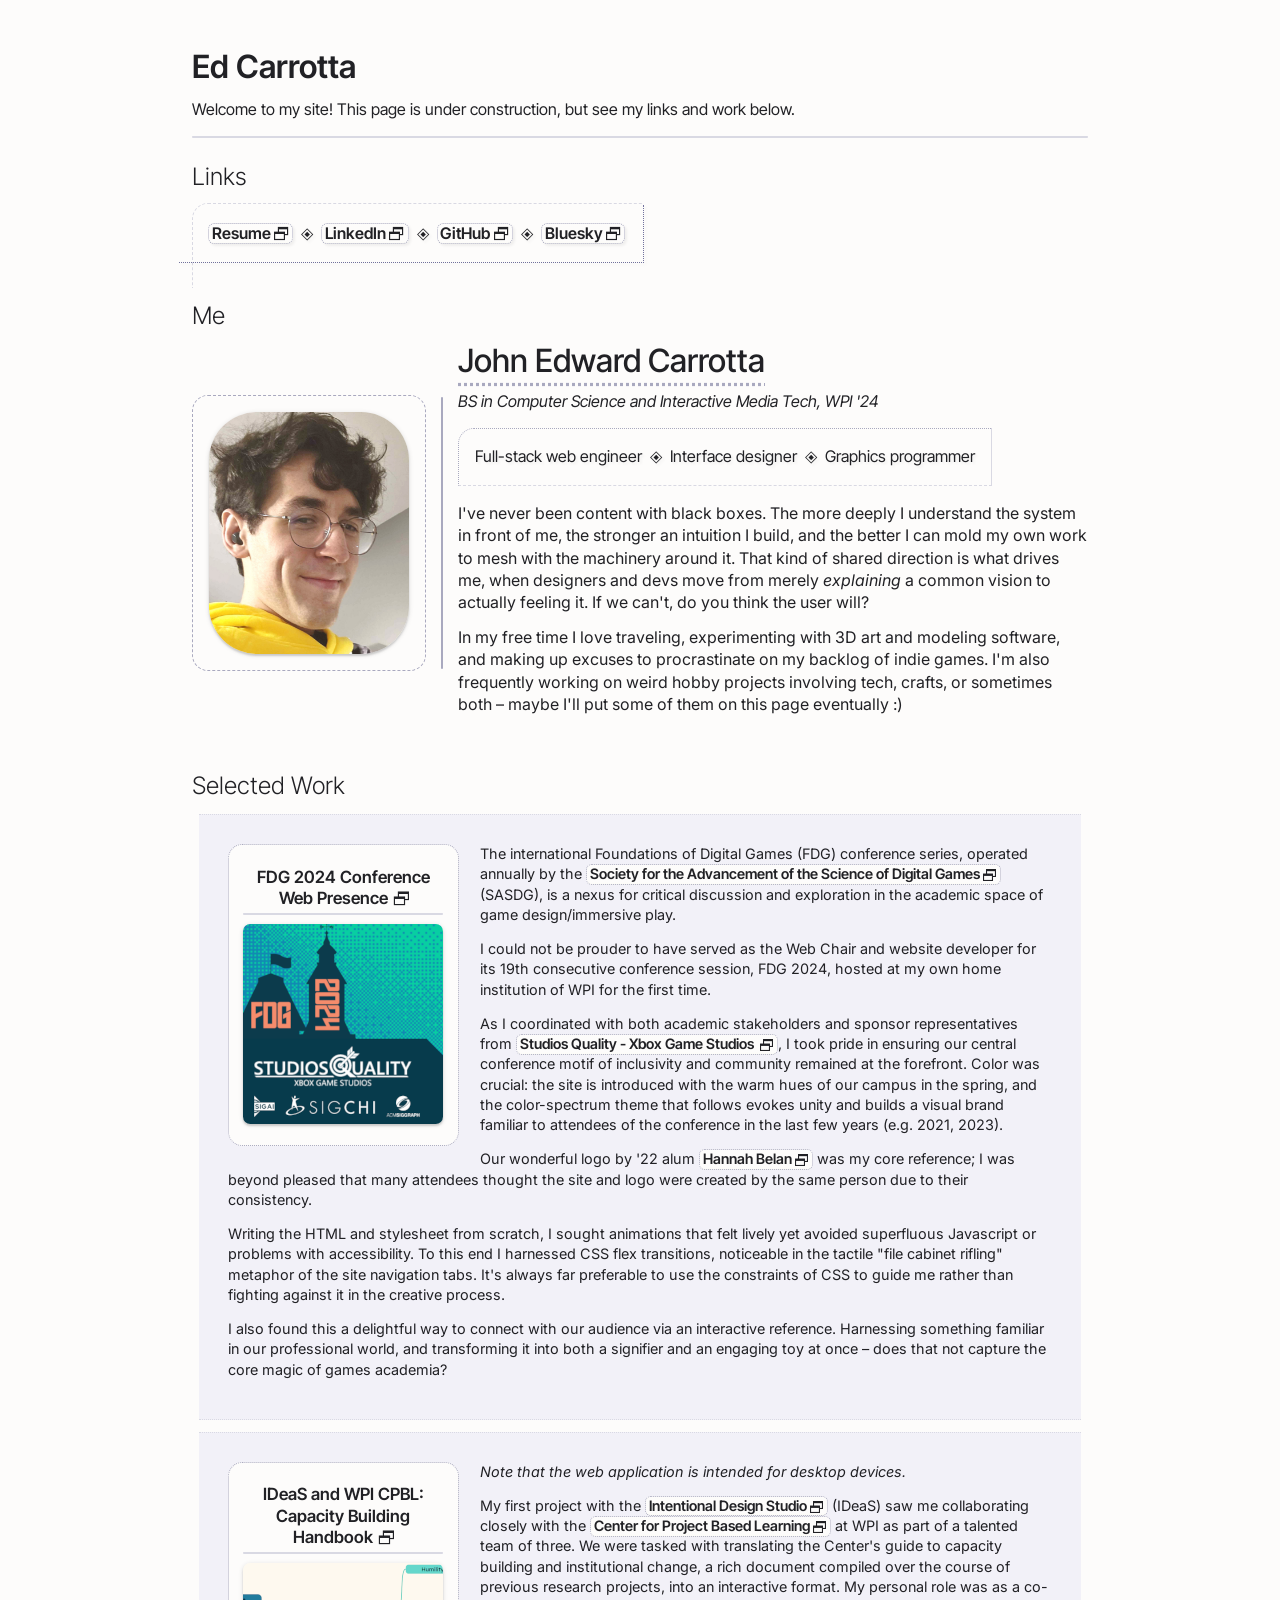
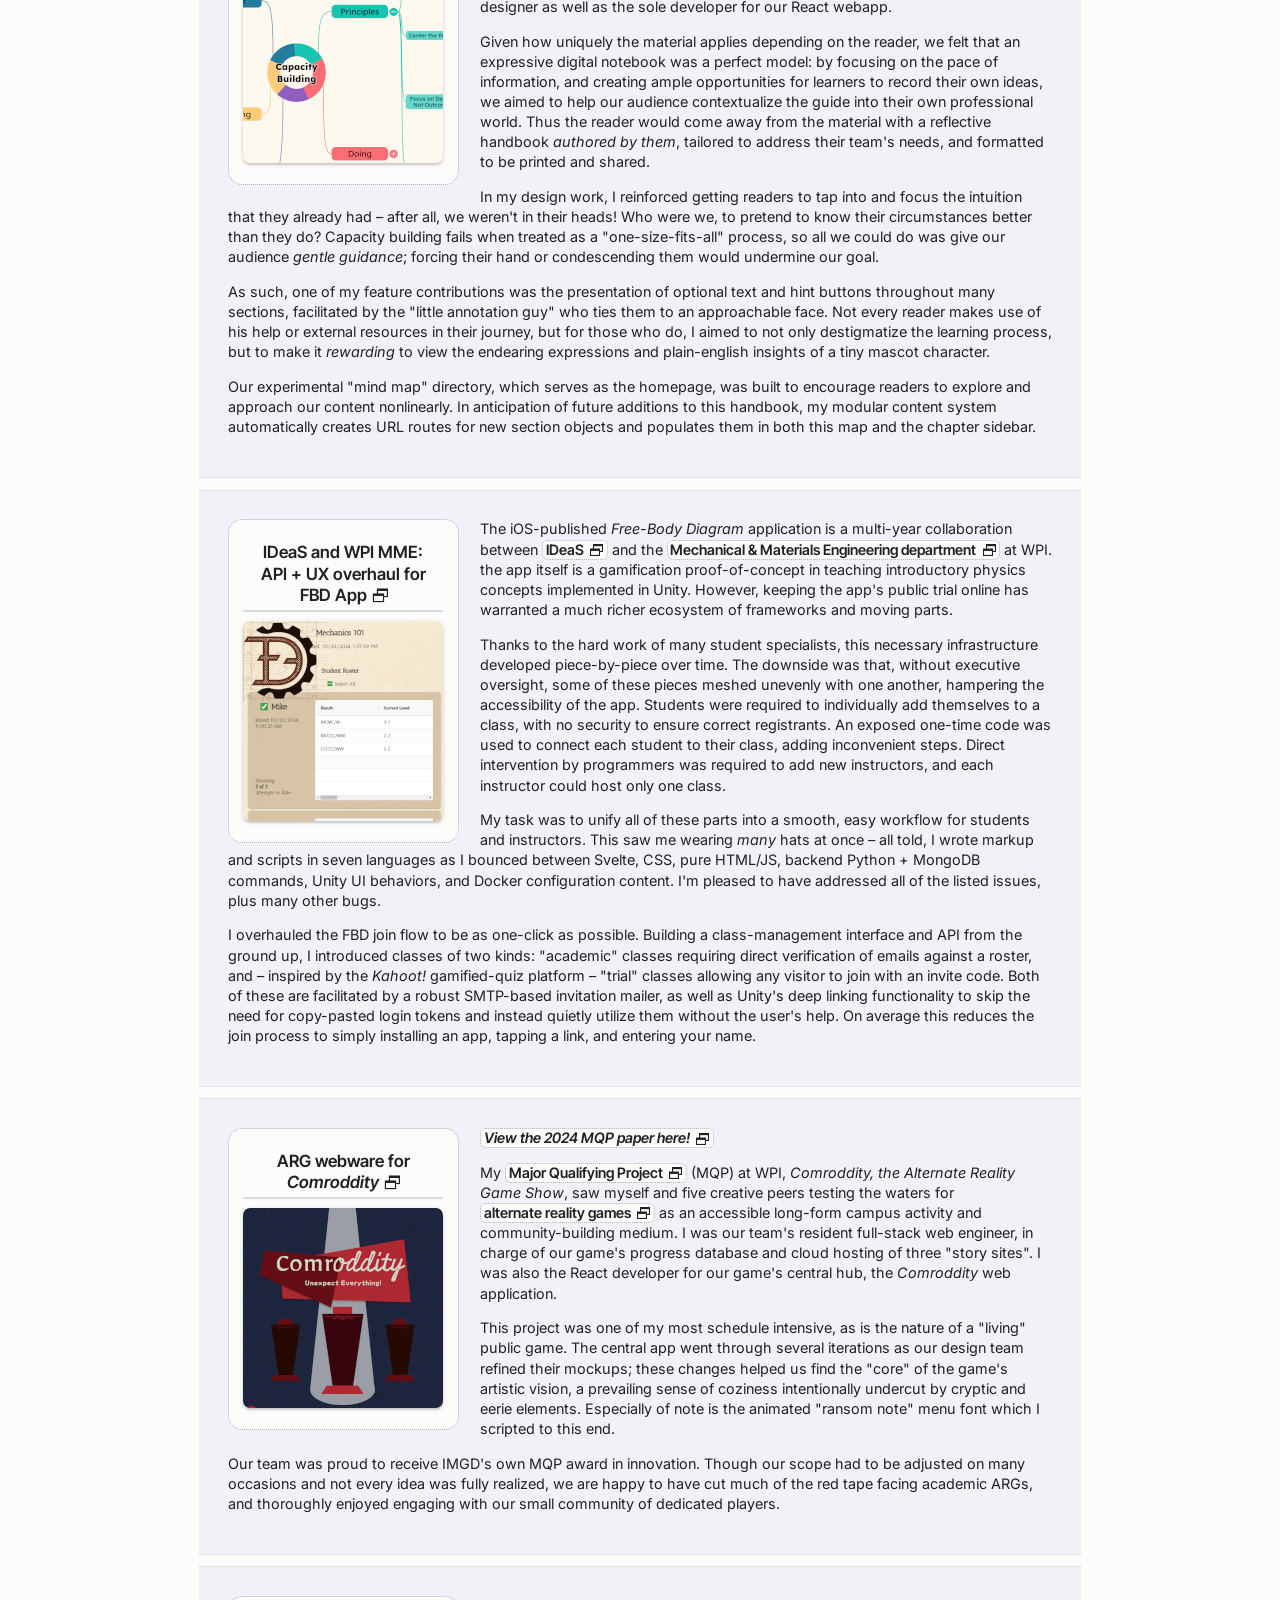
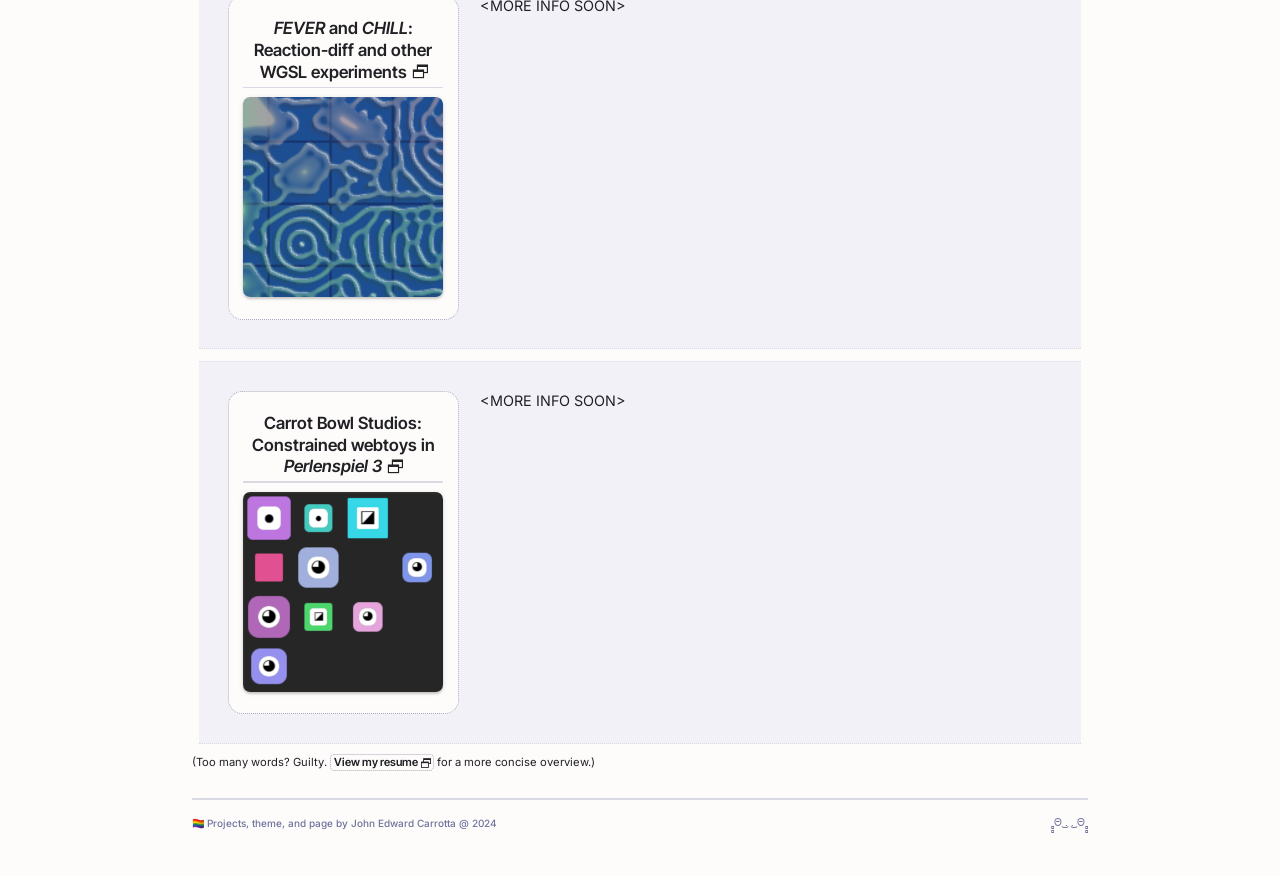
==== commit 5e3af54c: "descriptions for FBD and comroddity" ====
--- a/index.html
+++ b/index.html
@@ -208,19 +208,106 @@
       </a>
 
       <div>
-        <p>&ltMORE INFO SOON&gt</p>
+        <p>
+          The iOS-published <i>Free-Body Diagram</i> application is a multi-year collaboration between
+          <a class="width-kept"
+             href="https://ids.wpi.edu/"
+             title="Intentional Design Studio"
+             target="_blank"
+             rel="noreferrer">
+            <span>IDeaS</span>
+          </a>
+          and the
+          <a class="width-kept"
+             href="https://www.wpi.edu/academics/departments/mechanical-materials-engineering"
+             title="Mechanical & Materials Engineering @ WPI"
+             target="_blank"
+             rel="noreferrer">
+            <span>Mechanical & Materials Engineering department</span>
+          </a>
+          at WPI. the app itself is a gamification proof-of-concept in teaching introductory physics concepts
+          implemented in Unity. However, keeping the app's public trial online has warranted a much richer
+          ecosystem of frameworks and moving parts.
+        </p>
+        <p>
+          Thanks to the hard work of many student specialists, this necessary infrastructure developed piece-by-piece
+          over time. The downside was that, without executive oversight, some of these pieces meshed unevenly with one
+          another, hampering the accessibility of the app.
+          Students were required to individually add themselves to a class, with no security to ensure correct
+          registrants.
+          An exposed one-time code was used to connect each student to their class, adding inconvenient steps.
+          Direct intervention by programmers was required to add new instructors, and each instructor could host only
+          one class.
+        </p>
+        <p>
+          My task was to unify all of these parts into a smooth, easy workflow for students and instructors. This saw me
+          wearing <i>many</i> hats at once – all told, I wrote markup and scripts in seven languages as I bounced
+          between Svelte, CSS, pure HTML/JS, backend Python + MongoDB commands, Unity UI behaviors, and Docker
+          configuration content. I'm pleased to have addressed all of the listed issues, plus many other bugs.
+        </p>
+        <p>
+          I overhauled the FBD join flow to be as one-click as possible. Building a class-management interface and API
+          from the ground up, I introduced classes of two kinds: "academic" classes requiring
+          direct verification of emails against a roster, and – inspired by the <i>Kahoot!</i> gamified-quiz platform –
+          "trial" classes allowing any visitor to join with an invite code. Both of these are facilitated by a robust
+          SMTP-based invitation mailer, as well as Unity's deep linking functionality to skip the need for
+          copy-pasted login tokens and instead quietly utilize them without the user's help.
+          On average this reduces the join process to simply installing an app, tapping a link, and entering your name.
+        </p>
       </div>
     </div>
 
     <div class="project-block">
       <a href="https://comroddity.wpi.edu/" title="Comroddity: Unexpect Everything!" target="_blank" rel="noreferrer">
-        <h3 id="comroddity">ARG webware for <i>Comroddity!</i></h3>
+        <h3 id="comroddity">ARG webware for <i>Comroddity</i></h3>
         <hr>
         <img src="img/thumb/comroddity.png" alt="Comroddity: Unexpect Everything! logo and graphic">
       </a>
 
       <div>
-        <p>&ltMORE INFO SOON&gt</p>
+        <p>
+          <a class="width-kept"
+             href="https://digital.wpi.edu/concern/student_works/1v53k242j?locale=en"
+             title="Comroddity, the Alternate Reality Game Show  |  Digital WPI"
+             target="_blank"
+             rel="noreferrer">
+            <span><i>View the 2024 MQP paper here!</i></span>
+          </a>
+        </p>
+        <p>
+          My
+          <a class="width-kept"
+             href="https://www.wpi.edu/project-based-learning/project-based-education/major-qualifying-project"
+             title="Major Qualifying Project @ WPI"
+             target="_blank"
+             rel="noreferrer">
+            <span>Major Qualifying Project</span>
+          </a>
+          (MQP) at WPI, <i>Comroddity, the Alternate Reality Game Show</i>, saw myself and five creative peers testing
+          the waters for
+          <a class="width-kept"
+             href="https://en.wikipedia.org/wiki/Alternate_reality_game"
+             title="'Alternate reality game' on Wikipedia"
+             target="_blank"
+             rel="noreferrer">
+            <span>alternate reality games</span>
+          </a>
+          as an accessible long-form campus activity and community-building medium.
+          I was our team's resident full-stack web engineer, in charge of our game's progress database and cloud hosting
+          of three "story sites". I was also the React developer for our game's central hub, the <i>Comroddity</i> web
+          application.
+        </p>
+        <p>
+          This project was one of my most schedule intensive, as is the nature of a "living" public game. The central
+          app went through several iterations as our design team refined their mockups; these changes helped us find the
+          "core" of the game's artistic vision, a prevailing sense of coziness intentionally undercut by cryptic and
+          eerie elements. Especially of note is the animated "ransom note" menu font which I scripted to this end.
+        </p>
+        <p>
+          Our team was proud to receive IMGD's own MQP award in innovation. Though our scope had to be adjusted on many
+          occasions and not every idea was fully realized, we are happy to have cut much of the red tape facing academic
+          ARGs, and thoroughly enjoyed engaging with our small community of dedicated players.
+        </p>
       </div>
     </div>
 
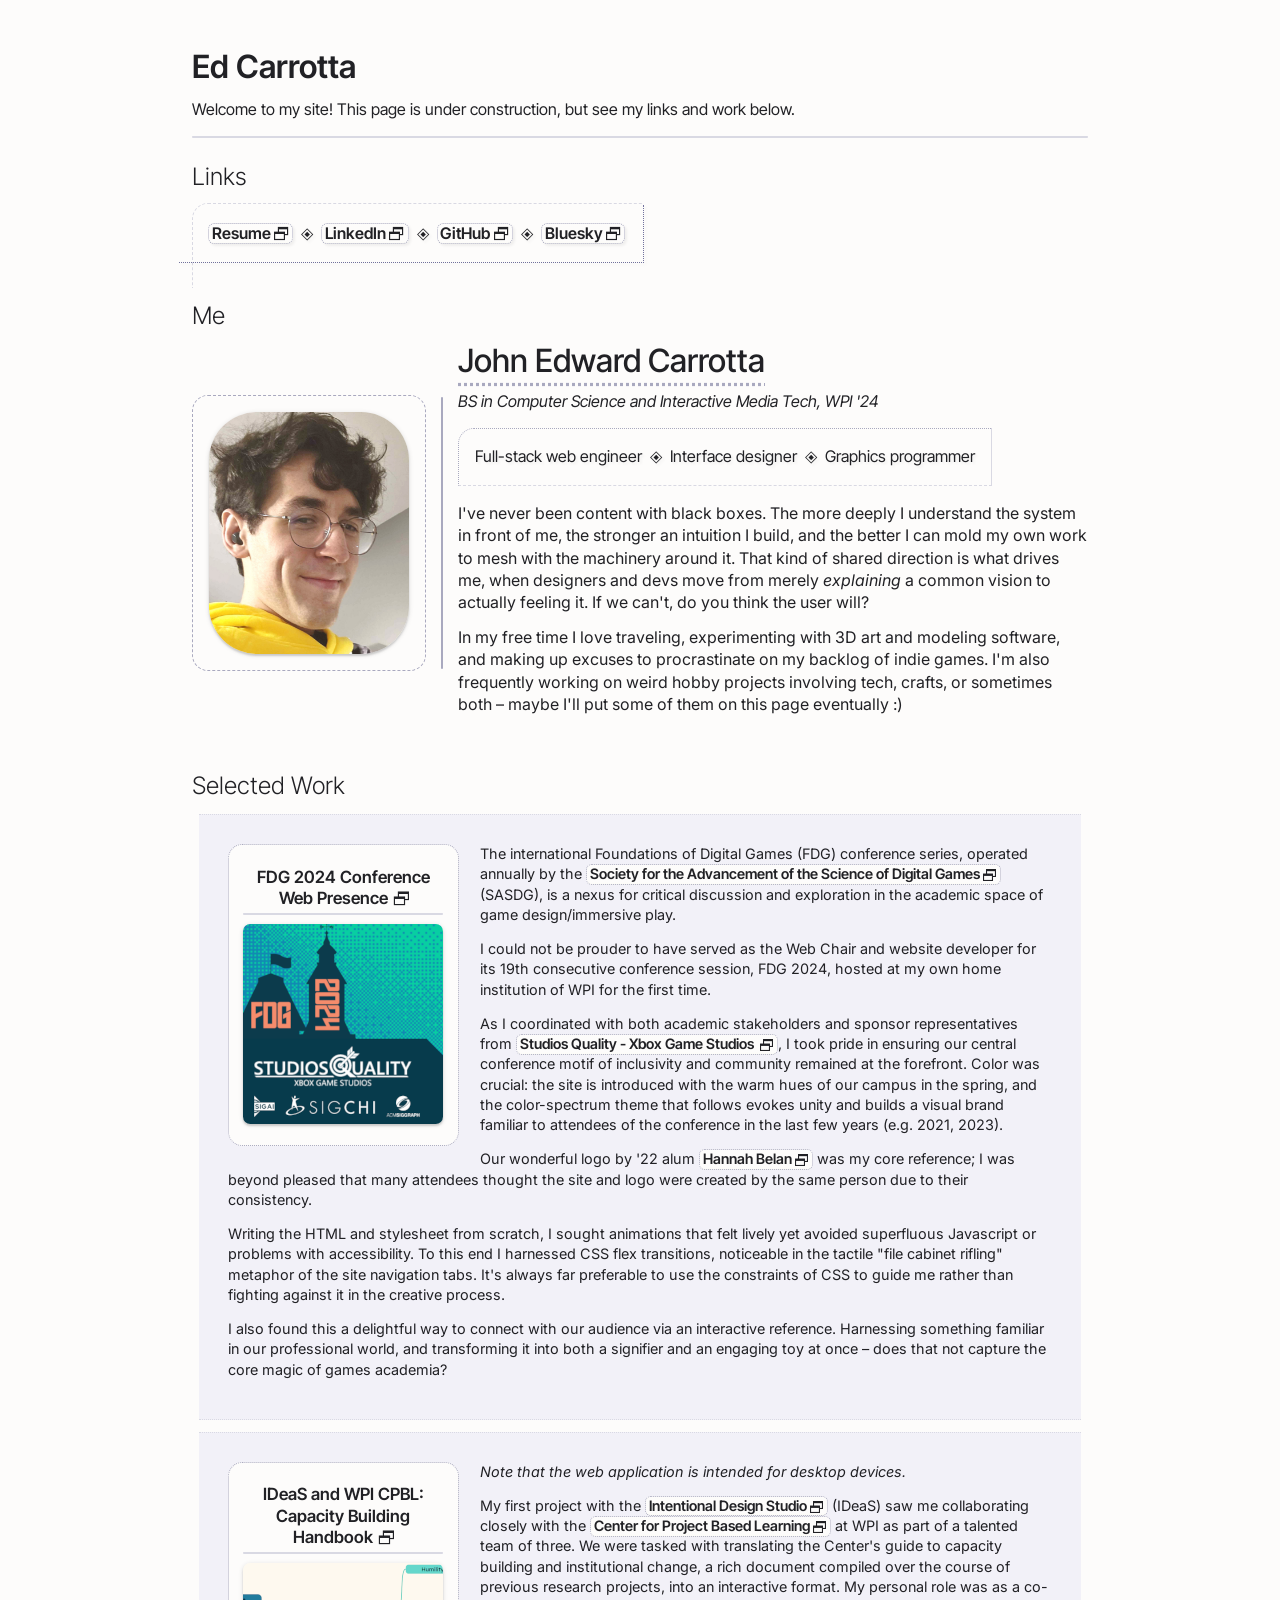
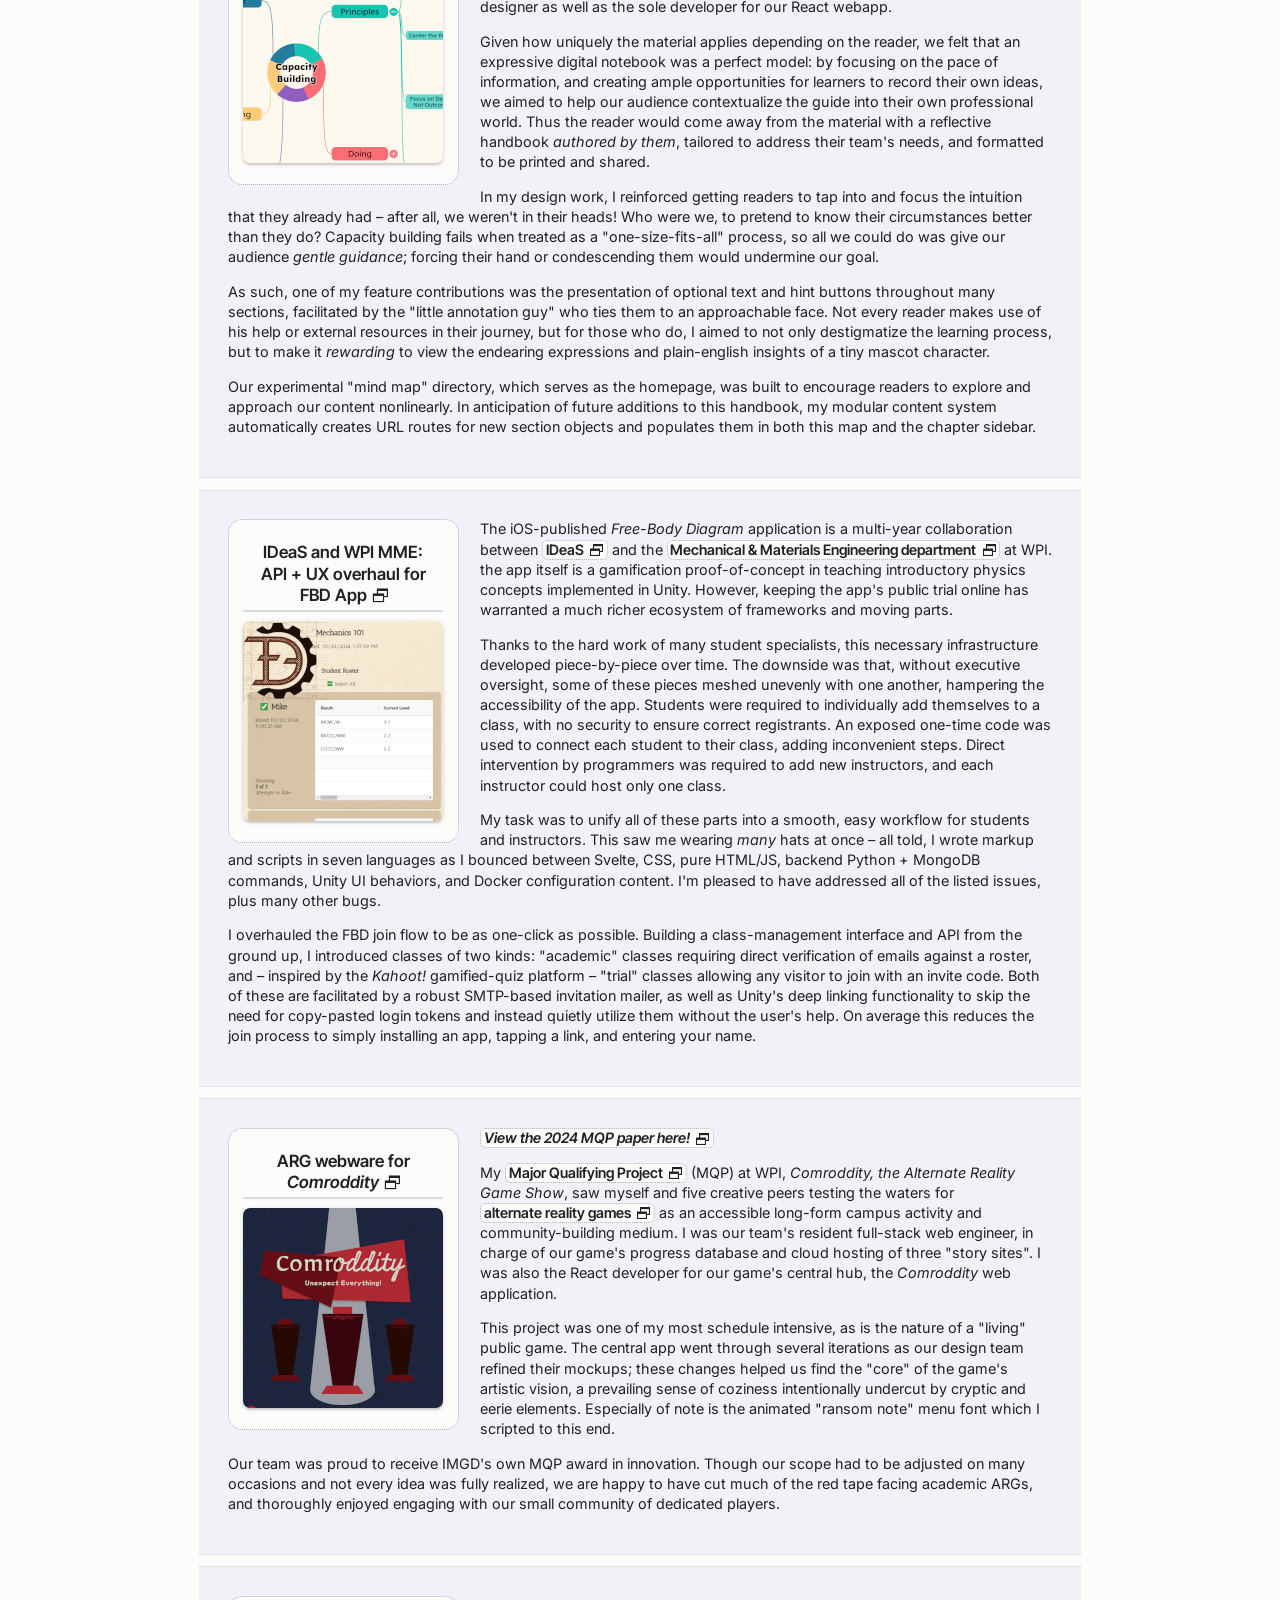
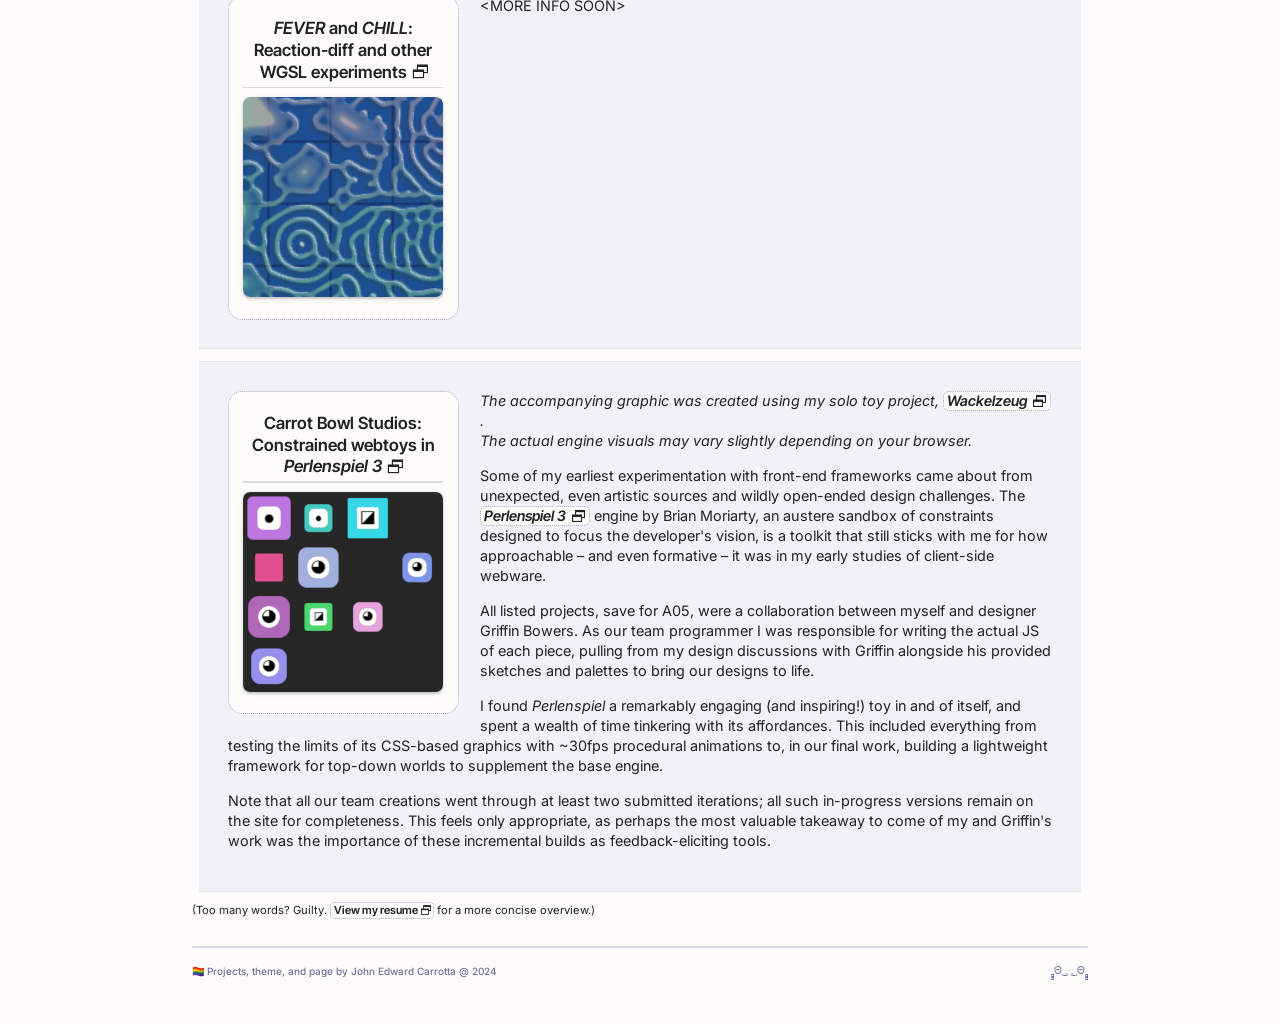
==== commit 4c260156: "Carrot Bowl description content" ====
--- a/index.html
+++ b/index.html
@@ -324,14 +324,57 @@
     </div>
 
     <div class="project-block">
-      <a href="/Carrot-Bowl-Studios/" title="Carrot Bowl Studios" target="_blank" rel="noreferrer">
+      <a href="https://datapointbeing.github.io/Carrot-Bowl-Studios/" title="Carrot Bowl Studios" target="_blank" rel="noreferrer">
         <h3 id="carrotbowl">Carrot Bowl Studios: Constrained webtoys in <i>Perlenspiel 3</i></h3>
         <hr>
         <img src="img/thumb/ps3.png" alt="Capture from Wackelzeug webtoy">
       </a>
 
       <div>
-        <p>&ltMORE INFO SOON&gt</p>
+        <p>
+          <i>The accompanying graphic was created using my solo toy project,
+          <a class="width-kept"
+             href="https://datapointbeing.github.io/Carrot-Bowl-Studios/a05/jcarrotta/game.html"
+             title="Wackelzeug by John Edward Carrotta  |  Perlenspiel 3.3"
+             target="_blank"
+             rel="noreferrer">
+            <span>Wackelzeug</span>
+          </a>.<br>
+          The actual engine visuals may vary slightly depending on your browser.</i>
+        </p>
+        <p>
+          Some of my earliest experimentation with front-end frameworks came about from
+          unexpected, even artistic sources and wildly open-ended design challenges.
+          The
+          <a class="width-kept"
+             href="https://perlenspiel.net/ps3/"
+             title="Perlenspiel 3.3 Homepage"
+             target="_blank"
+             rel="noreferrer">
+            <span><i>Perlenspiel 3</i></span>
+          </a>
+          engine by Brian Moriarty, an austere sandbox of constraints designed to focus the developer's vision,
+          is a toolkit that still sticks with me for how approachable – and even formative – it was in my early studies
+          of client-side webware.
+        </p>
+        <p>
+          All listed projects, save for A05, were a collaboration between myself and designer Griffin Bowers.
+          As our team programmer I was responsible for writing the actual JS of each piece,
+          pulling from my design discussions with Griffin alongside his provided sketches and palettes to bring
+          our designs to life.
+        </p>
+        <p>
+          I found <i>Perlenspiel</i> a remarkably engaging (and inspiring!) toy in and of itself, and spent a wealth of
+          time tinkering with its affordances. This included everything from testing the limits of its CSS-based
+          graphics with ~30fps procedural animations to, in our final work, building a lightweight framework for
+          top-down worlds to supplement the base engine.
+        </p>
+        <p>
+          Note that all our team creations went through at least two submitted iterations; all such in-progress
+          versions remain on the site for completeness. This feels only appropriate, as perhaps the most valuable
+          takeaway to come of my and Griffin's work was the importance of these incremental builds as
+          feedback-eliciting tools.
+        </p>
       </div>
     </div>
 
--- a/css/pointbeingV1.css
+++ b/css/pointbeingV1.css
@@ -110,6 +110,7 @@
   font-size: larger;
 
   font-weight: normal;
+  font-style: normal;
   font-family: Symbola, sans-serif;
 }
 
@@ -405,6 +406,7 @@
   font-size: larger;
 
   font-weight: normal;
+  font-style: normal;
   font-family: Symbola, sans-serif;
 }
 
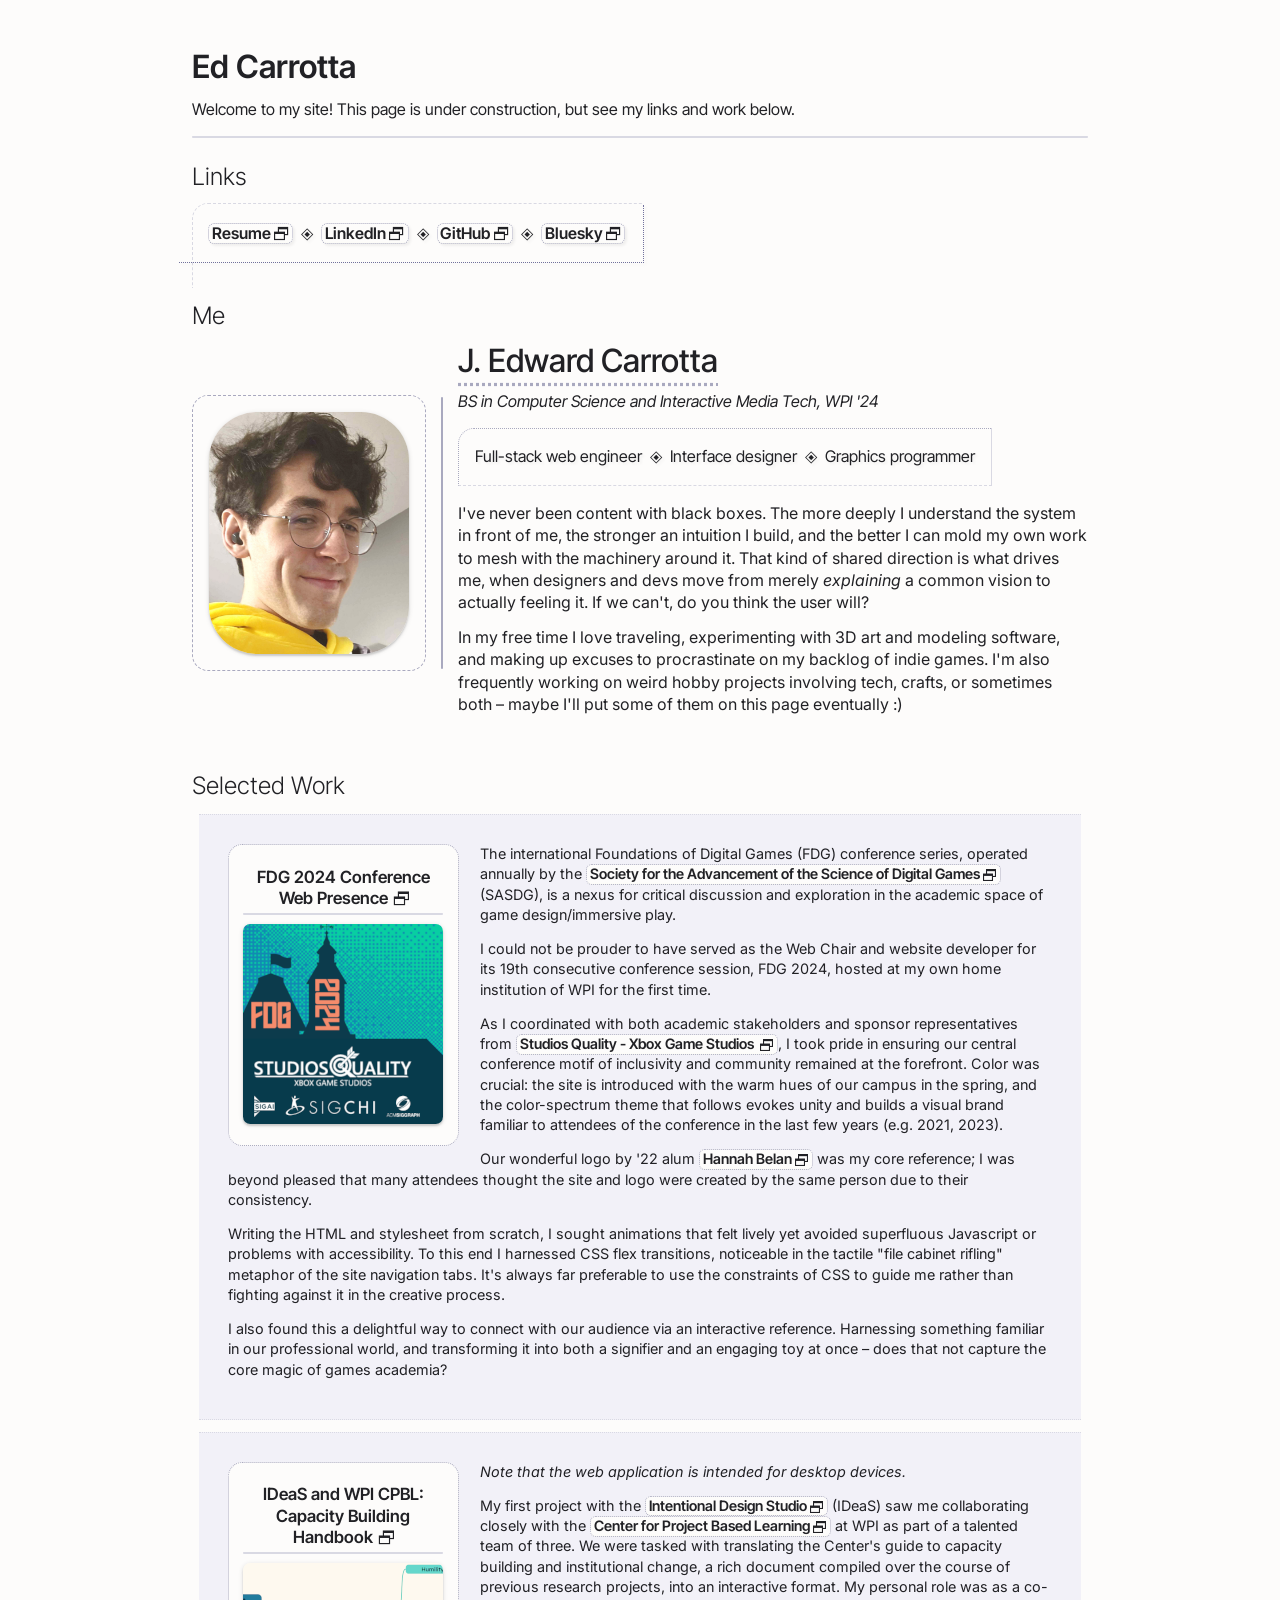
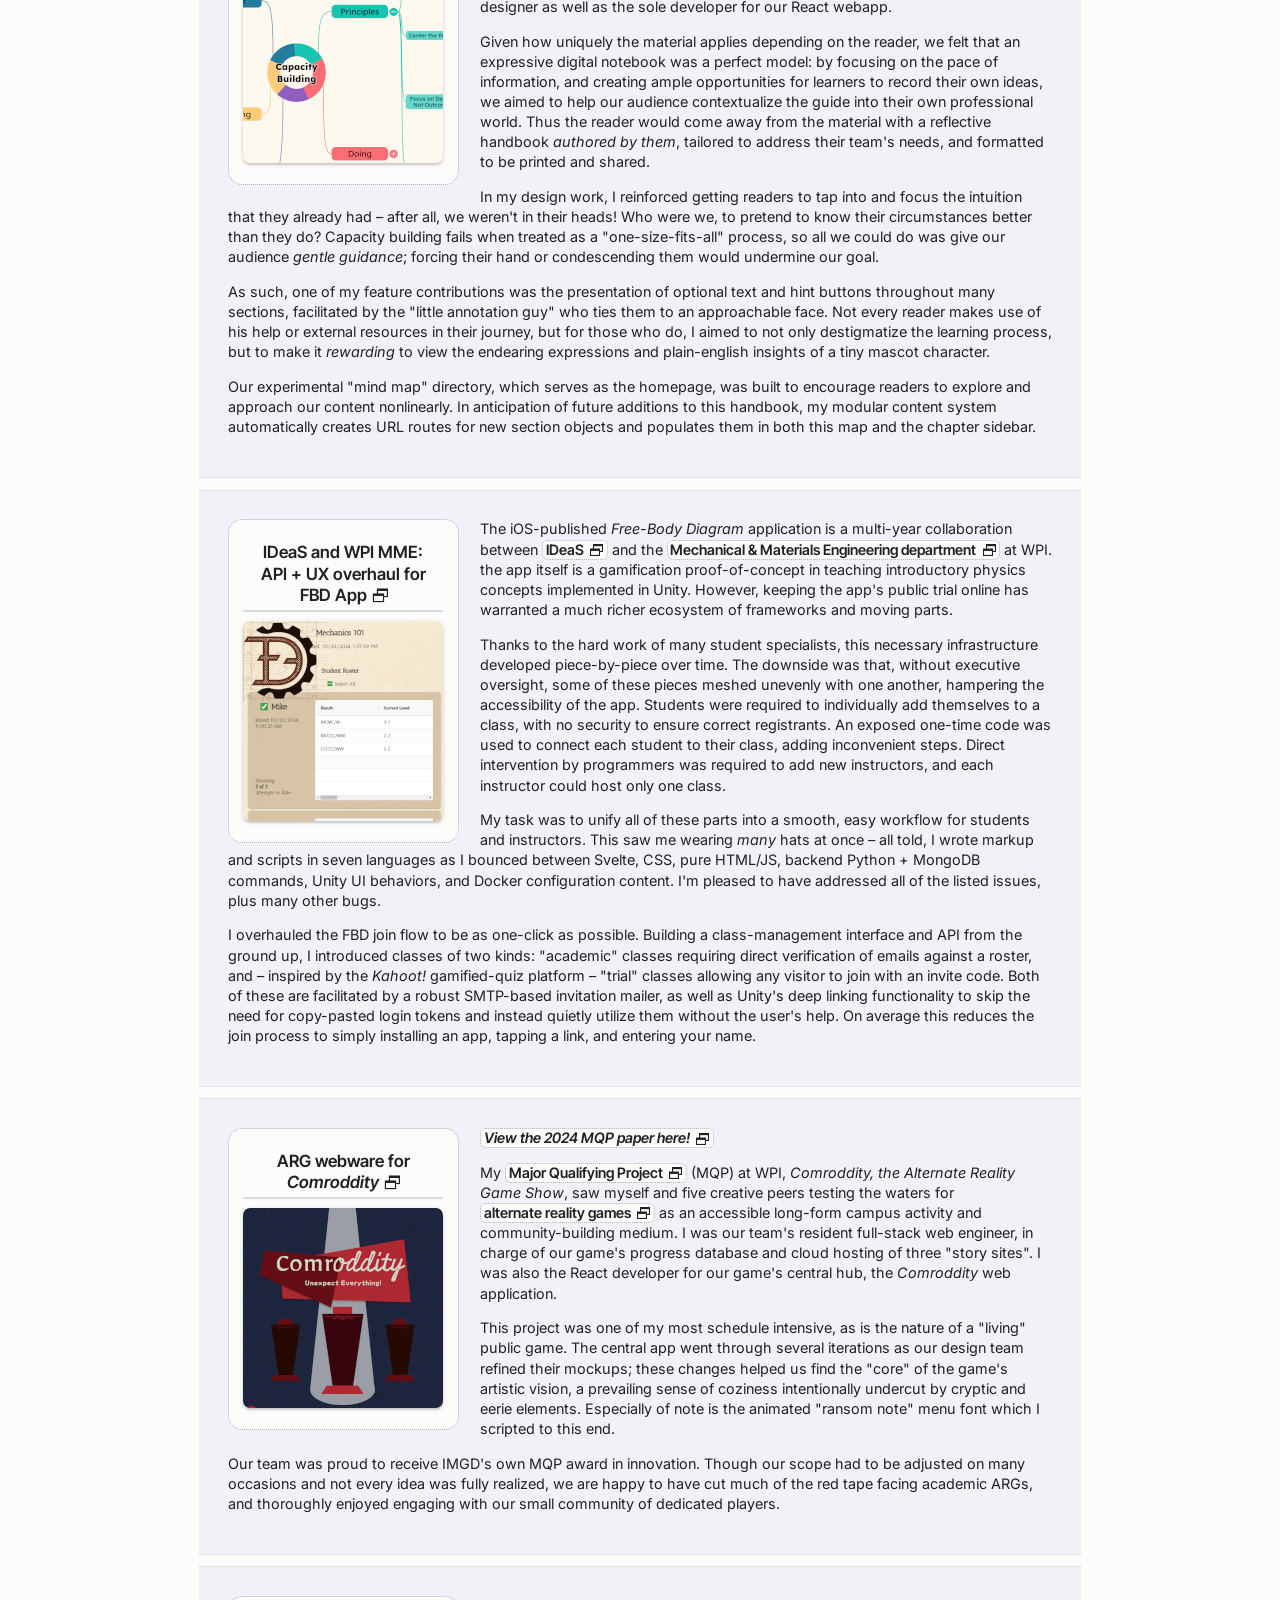
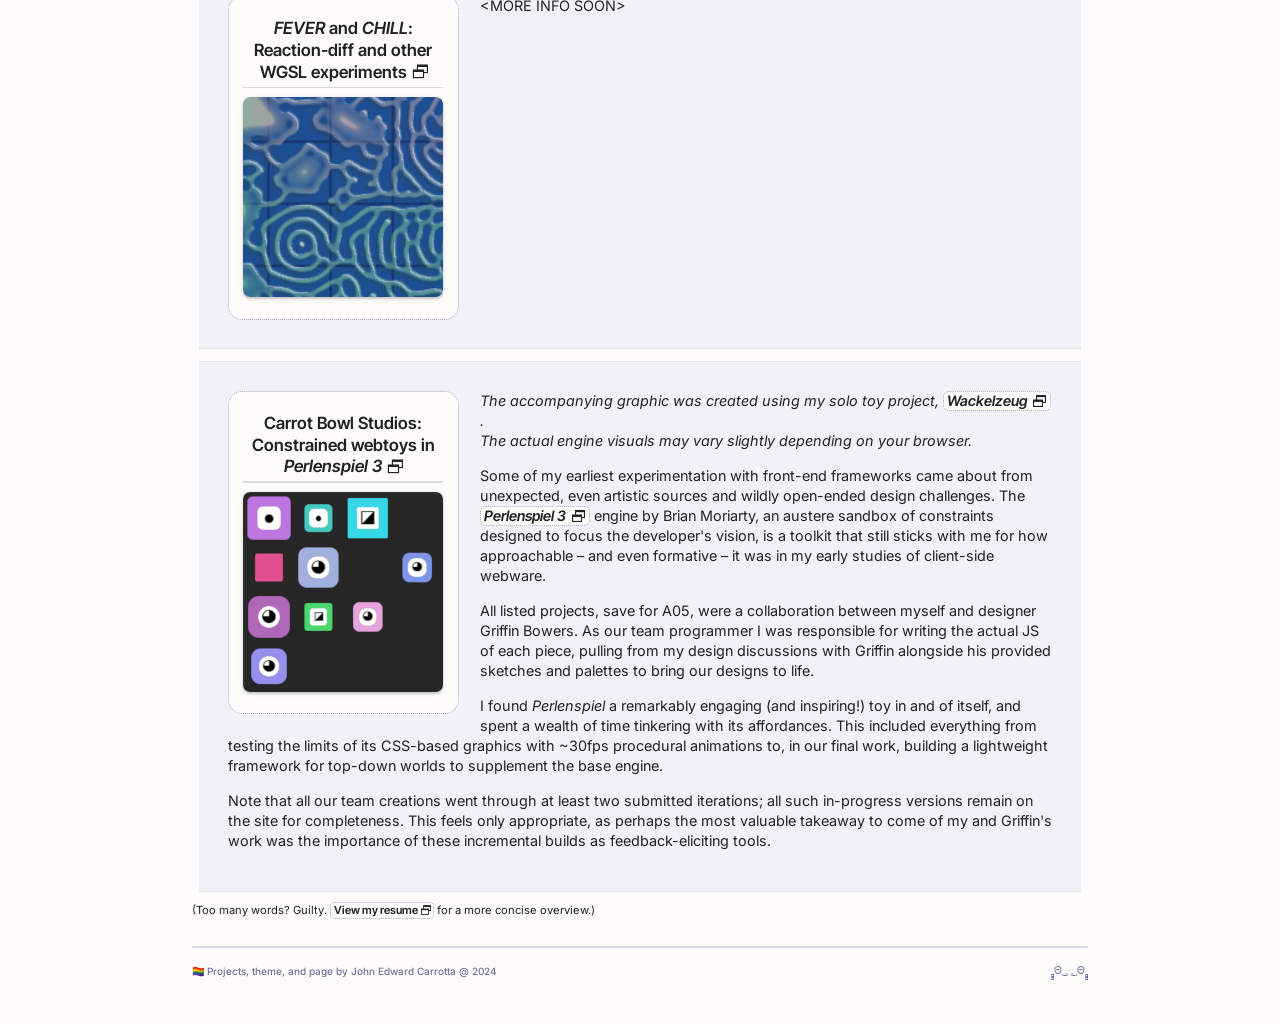
==== commit c7f7fd2e: "Update index.html" ====
--- a/index.html
+++ b/index.html
@@ -58,7 +58,7 @@
       <div class="partition view-only desktop"></div>
       <div>
         <p>
-          <strong>John Edward Carrotta</strong>
+          <strong>J. Edward Carrotta</strong>
           <span>BS in Computer Science and Interactive Media Tech, WPI '24</span>
         </p>
         <ul class="notes-inline soft-border tightened">
